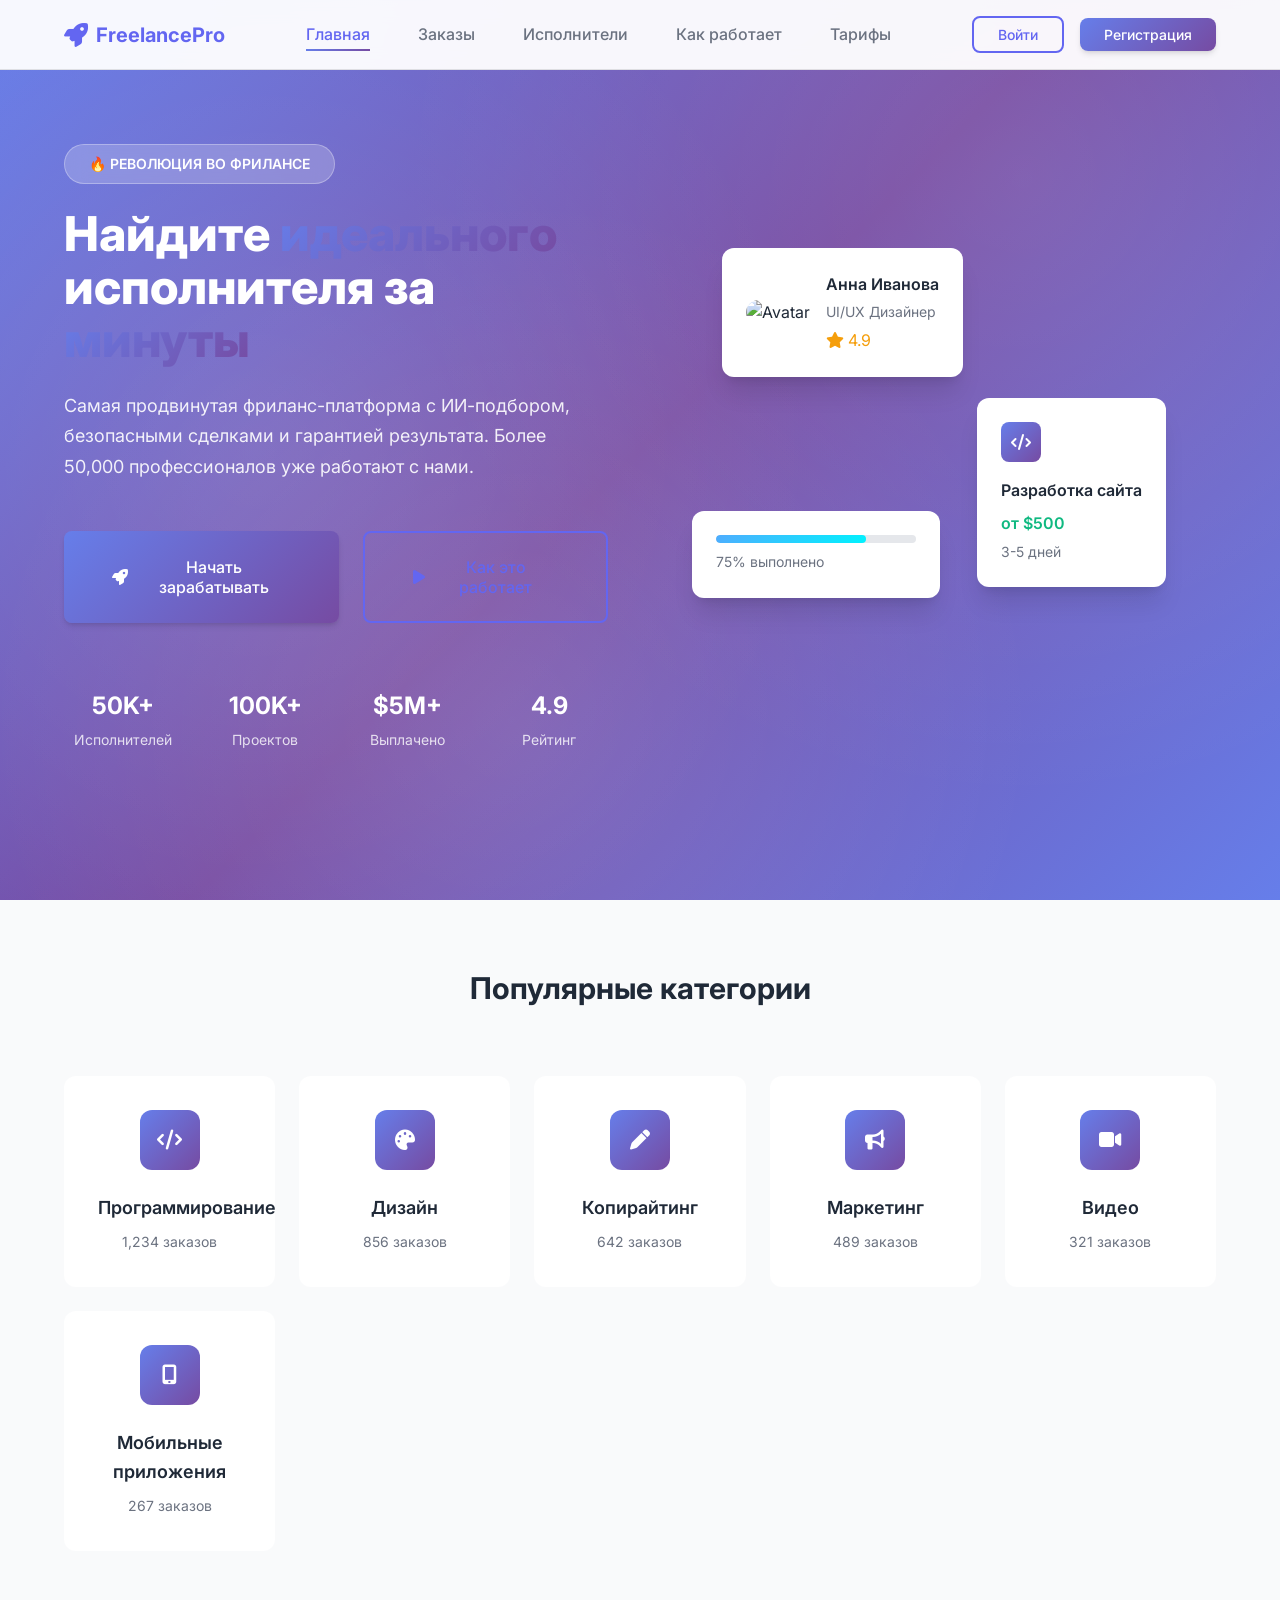
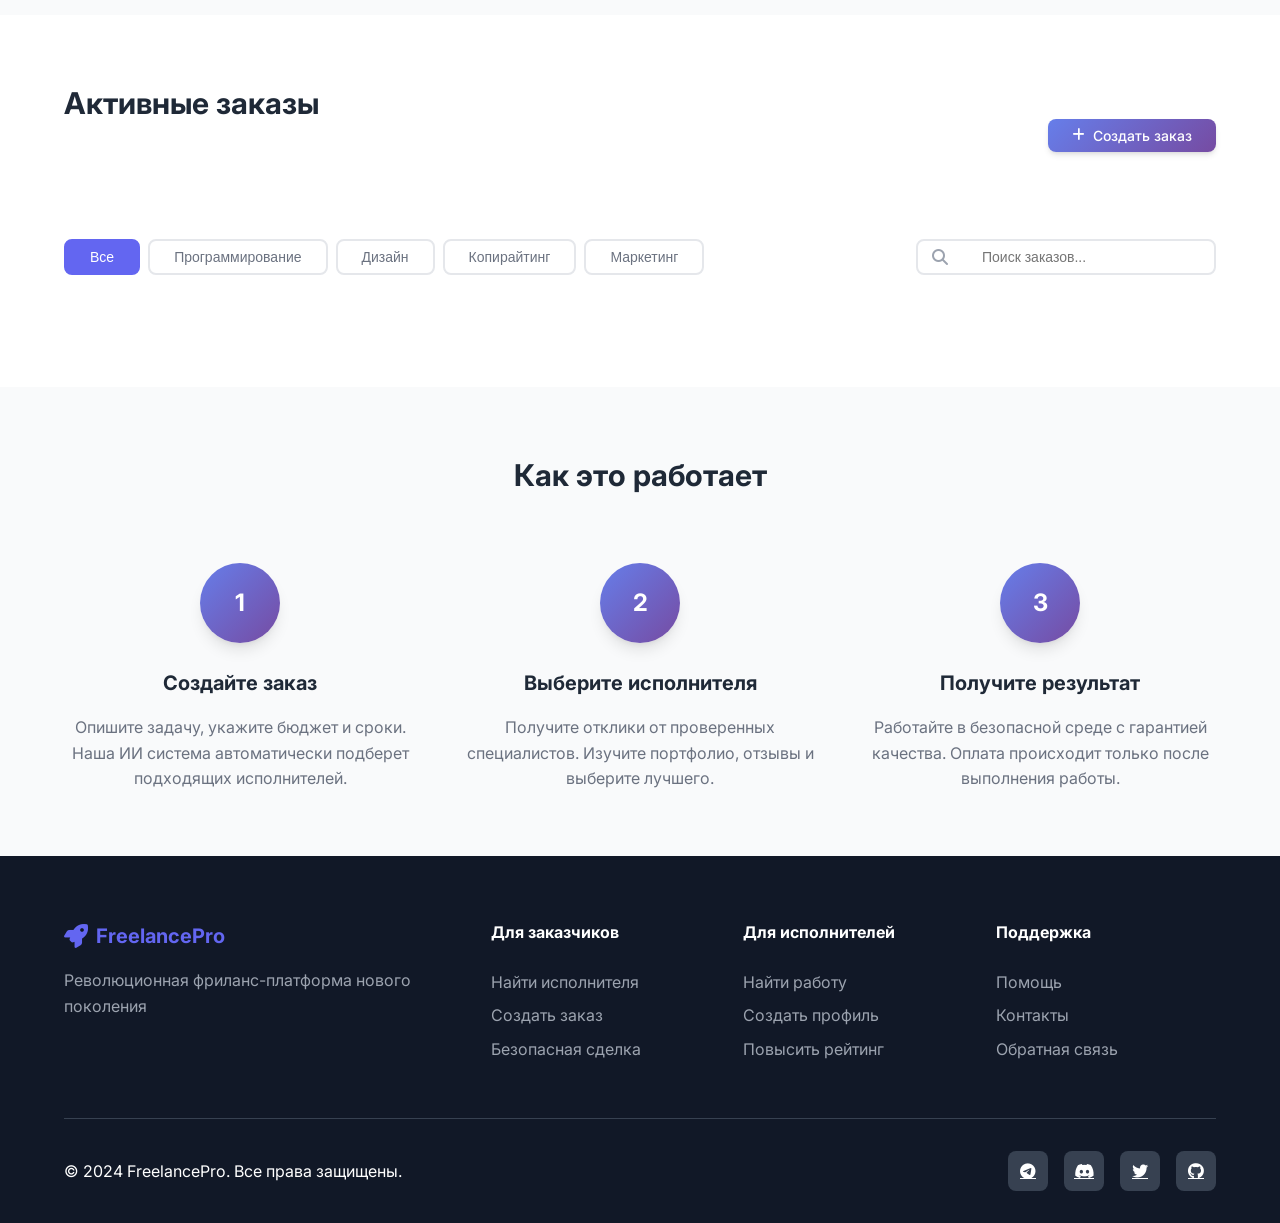
==== index.html @ c73b89e1 "Checkpoint before follow-up message" ====
<!DOCTYPE html>
<html lang="ru">
<head>
    <meta charset="UTF-8">
    <meta name="viewport" content="width=device-width, initial-scale=1.0">
    <title>FreelancePro - Лучшая фриланс платформа</title>
    <link href="https://cdnjs.cloudflare.com/ajax/libs/font-awesome/6.4.0/css/all.min.css" rel="stylesheet">
    <link href="https://fonts.googleapis.com/css2?family=Inter:wght@300;400;500;600;700;800&display=swap" rel="stylesheet">
    <link rel="stylesheet" href="styles.css">
</head>
<body>
    <!-- Header -->
    <header class="header">
        <nav class="nav">
            <div class="nav-container">
                <div class="nav-brand">
                    <i class="fas fa-rocket"></i>
                    <span>FreelancePro</span>
                </div>
                
                <div class="nav-menu" id="nav-menu">
                    <a href="#home" class="nav-link active">Главная</a>
                    <a href="#orders" class="nav-link">Заказы</a>
                    <a href="#freelancers" class="nav-link">Исполнители</a>
                    <a href="#how-it-works" class="nav-link">Как работает</a>
                    <a href="#pricing" class="nav-link">Тарифы</a>
                </div>
                
                <div class="nav-actions">
                    <button class="btn btn-outline" onclick="showLogin()">Войти</button>
                    <button class="btn btn-primary" onclick="showRegister()">Регистрация</button>
                    <div class="nav-toggle" id="nav-toggle">
                        <span></span>
                        <span></span>
                        <span></span>
                    </div>
                </div>
            </div>
        </nav>
    </header>

    <!-- Hero Section -->
    <section id="home" class="hero">
        <div class="hero-container">
            <div class="hero-content">
                <div class="hero-text">
                    <span class="hero-badge">🔥 РЕВОЛЮЦИЯ ВО ФРИЛАНСЕ</span>
                    <h1 class="hero-title">
                        Найдите <span class="gradient-text">идеального</span><br>
                        исполнителя за <span class="gradient-text">минуты</span>
                    </h1>
                    <p class="hero-description">
                        Самая продвинутая фриланс-платформа с ИИ-подбором, безопасными сделками 
                        и гарантией результата. Более 50,000 профессионалов уже работают с нами.
                    </p>
                    <div class="hero-actions">
                        <button class="btn btn-primary btn-large" onclick="showRegister()">
                            <i class="fas fa-rocket"></i>
                            Начать зарабатывать
                        </button>
                        <button class="btn btn-outline btn-large" onclick="scrollToSection('how-it-works')">
                            <i class="fas fa-play"></i>
                            Как это работает
                        </button>
                    </div>
                    <div class="hero-stats">
                        <div class="stat">
                            <div class="stat-number">50K+</div>
                            <div class="stat-label">Исполнителей</div>
                        </div>
                        <div class="stat">
                            <div class="stat-number">100K+</div>
                            <div class="stat-label">Проектов</div>
                        </div>
                        <div class="stat">
                            <div class="stat-number">$5M+</div>
                            <div class="stat-label">Выплачено</div>
                        </div>
                        <div class="stat">
                            <div class="stat-number">4.9</div>
                            <div class="stat-label">Рейтинг</div>
                        </div>
                    </div>
                </div>
                <div class="hero-visual">
                    <div class="hero-cards">
                        <div class="floating-card card-1">
                            <div class="card-avatar">
                                <img src="https://images.unsplash.com/photo-1494790108755-2616b612b77c?w=40&h=40&fit=crop&crop=face" alt="Avatar">
                            </div>
                            <div class="card-content">
                                <div class="card-name">Анна Иванова</div>
                                <div class="card-role">UI/UX Дизайнер</div>
                                <div class="card-rating">
                                    <i class="fas fa-star"></i>
                                    <span>4.9</span>
                                </div>
                            </div>
                        </div>
                        
                        <div class="floating-card card-2">
                            <div class="card-icon">
                                <i class="fas fa-code"></i>
                            </div>
                            <div class="card-content">
                                <div class="card-title">Разработка сайта</div>
                                <div class="card-price">от $500</div>
                                <div class="card-time">3-5 дней</div>
                            </div>
                        </div>
                        
                        <div class="floating-card card-3">
                            <div class="card-progress">
                                <div class="progress-bar">
                                    <div class="progress-fill" style="width: 75%"></div>
                                </div>
                                <div class="progress-text">75% выполнено</div>
                            </div>
                        </div>
                    </div>
                </div>
            </div>
        </div>
    </section>

    <!-- Categories Section -->
    <section class="categories">
        <div class="container">
            <h2 class="section-title">Популярные категории</h2>
            <div class="categories-grid">
                <div class="category-card" onclick="filterOrders('programming')">
                    <div class="category-icon">
                        <i class="fas fa-code"></i>
                    </div>
                    <div class="category-name">Программирование</div>
                    <div class="category-count">1,234 заказов</div>
                </div>
                
                <div class="category-card" onclick="filterOrders('design')">
                    <div class="category-icon">
                        <i class="fas fa-palette"></i>
                    </div>
                    <div class="category-name">Дизайн</div>
                    <div class="category-count">856 заказов</div>
                </div>
                
                <div class="category-card" onclick="filterOrders('writing')">
                    <div class="category-icon">
                        <i class="fas fa-pen"></i>
                    </div>
                    <div class="category-name">Копирайтинг</div>
                    <div class="category-count">642 заказов</div>
                </div>
                
                <div class="category-card" onclick="filterOrders('marketing')">
                    <div class="category-icon">
                        <i class="fas fa-bullhorn"></i>
                    </div>
                    <div class="category-name">Маркетинг</div>
                    <div class="category-count">489 заказов</div>
                </div>
                
                <div class="category-card" onclick="filterOrders('video')">
                    <div class="category-icon">
                        <i class="fas fa-video"></i>
                    </div>
                    <div class="category-name">Видео</div>
                    <div class="category-count">321 заказов</div>
                </div>
                
                <div class="category-card" onclick="filterOrders('mobile')">
                    <div class="category-icon">
                        <i class="fas fa-mobile-alt"></i>
                    </div>
                    <div class="category-name">Мобильные приложения</div>
                    <div class="category-count">267 заказов</div>
                </div>
            </div>
        </div>
    </section>

    <!-- Orders Section -->
    <section id="orders" class="orders-section">
        <div class="container">
            <div class="section-header">
                <h2 class="section-title">Активные заказы</h2>
                <div class="section-actions">
                    <button class="btn btn-primary" onclick="showCreateOrder()">
                        <i class="fas fa-plus"></i>
                        Создать заказ
                    </button>
                </div>
            </div>
            
            <div class="filters">
                <div class="filter-group">
                    <button class="filter-btn active" onclick="filterOrders('all')">Все</button>
                    <button class="filter-btn" onclick="filterOrders('programming')">Программирование</button>
                    <button class="filter-btn" onclick="filterOrders('design')">Дизайн</button>
                    <button class="filter-btn" onclick="filterOrders('writing')">Копирайтинг</button>
                    <button class="filter-btn" onclick="filterOrders('marketing')">Маркетинг</button>
                </div>
                <div class="search-box">
                    <i class="fas fa-search"></i>
                    <input type="text" placeholder="Поиск заказов..." onkeyup="searchOrders(this.value)">
                </div>
            </div>
            
            <div class="orders-grid" id="orders-grid">
                <!-- Orders will be populated by JavaScript -->
            </div>
        </div>
    </section>

    <!-- How It Works Section -->
    <section id="how-it-works" class="how-it-works">
        <div class="container">
            <h2 class="section-title">Как это работает</h2>
            <div class="steps">
                <div class="step">
                    <div class="step-number">1</div>
                    <div class="step-content">
                        <h3>Создайте заказ</h3>
                        <p>Опишите задачу, укажите бюджет и сроки. Наша ИИ система автоматически подберет подходящих исполнителей.</p>
                    </div>
                </div>
                
                <div class="step">
                    <div class="step-number">2</div>
                    <div class="step-content">
                        <h3>Выберите исполнителя</h3>
                        <p>Получите отклики от проверенных специалистов. Изучите портфолио, отзывы и выберите лучшего.</p>
                    </div>
                </div>
                
                <div class="step">
                    <div class="step-number">3</div>
                    <div class="step-content">
                        <h3>Получите результат</h3>
                        <p>Работайте в безопасной среде с гарантией качества. Оплата происходит только после выполнения работы.</p>
                    </div>
                </div>
            </div>
        </div>
    </section>

    <!-- Footer -->
    <footer class="footer">
        <div class="container">
            <div class="footer-content">
                <div class="footer-brand">
                    <div class="nav-brand">
                        <i class="fas fa-rocket"></i>
                        <span>FreelancePro</span>
                    </div>
                    <p>Революционная фриланс-платформа нового поколения</p>
                </div>
                
                <div class="footer-links">
                    <div class="footer-column">
                        <h4>Для заказчиков</h4>
                        <a href="#">Найти исполнителя</a>
                        <a href="#">Создать заказ</a>
                        <a href="#">Безопасная сделка</a>
                    </div>
                    
                    <div class="footer-column">
                        <h4>Для исполнителей</h4>
                        <a href="#">Найти работу</a>
                        <a href="#">Создать профиль</a>
                        <a href="#">Повысить рейтинг</a>
                    </div>
                    
                    <div class="footer-column">
                        <h4>Поддержка</h4>
                        <a href="#">Помощь</a>
                        <a href="#">Контакты</a>
                        <a href="#">Обратная связь</a>
                    </div>
                </div>
            </div>
            
            <div class="footer-bottom">
                <p>&copy; 2024 FreelancePro. Все права защищены.</p>
                <div class="social-links">
                    <a href="#"><i class="fab fa-telegram"></i></a>
                    <a href="#"><i class="fab fa-discord"></i></a>
                    <a href="#"><i class="fab fa-twitter"></i></a>
                    <a href="#"><i class="fab fa-github"></i></a>
                </div>
            </div>
        </div>
    </footer>

    <!-- Modals -->
    <div id="loginModal" class="modal">
        <div class="modal-content">
            <div class="modal-header">
                <h2>Вход в систему</h2>
                <span class="close" onclick="closeModal('loginModal')">&times;</span>
            </div>
            <div class="modal-body">
                <form id="loginForm">
                    <div class="form-group">
                        <label>Email</label>
                        <input type="email" required>
                    </div>
                    <div class="form-group">
                        <label>Пароль</label>
                        <input type="password" required>
                    </div>
                    <button type="submit" class="btn btn-primary btn-full">Войти</button>
                </form>
            </div>
        </div>
    </div>

    <div id="registerModal" class="modal">
        <div class="modal-content">
            <div class="modal-header">
                <h2>Регистрация</h2>
                <span class="close" onclick="closeModal('registerModal')">&times;</span>
            </div>
            <div class="modal-body">
                <form id="registerForm">
                    <div class="form-group">
                        <label>Имя</label>
                        <input type="text" required>
                    </div>
                    <div class="form-group">
                        <label>Email</label>
                        <input type="email" required>
                    </div>
                    <div class="form-group">
                        <label>Пароль</label>
                        <input type="password" required>
                    </div>
                    <div class="form-group">
                        <label>Тип аккаунта</label>
                        <select required>
                            <option value="">Выберите тип</option>
                            <option value="client">Заказчик</option>
                            <option value="freelancer">Исполнитель</option>
                            <option value="both">Заказчик и исполнитель</option>
                        </select>
                    </div>
                    <button type="submit" class="btn btn-primary btn-full">Зарегистрироваться</button>
                </form>
            </div>
        </div>
    </div>

    <script src="script.js"></script>
</body>
</html>
---- styles.css ----
/* ===============================
   MODERN FREELANCE APP STYLES
   =============================== */

:root {
    /* Colors */
    --primary: #6366f1;
    --primary-dark: #4f46e5;
    --secondary: #f59e0b;
    --success: #10b981;
    --danger: #ef4444;
    --warning: #f59e0b;
    --info: #3b82f6;
    
    /* Gradients */
    --gradient-primary: linear-gradient(135deg, #667eea 0%, #764ba2 100%);
    --gradient-secondary: linear-gradient(135deg, #f093fb 0%, #f5576c 100%);
    --gradient-success: linear-gradient(135deg, #4facfe 0%, #00f2fe 100%);
    --gradient-hero: linear-gradient(135deg, #667eea 0%, #764ba2 50%, #667eea 100%);
    
    /* Text */
    --text-primary: #1f2937;
    --text-secondary: #6b7280;
    --text-light: #9ca3af;
    --text-white: #ffffff;
    
    /* Background */
    --bg-primary: #ffffff;
    --bg-secondary: #f9fafb;
    --bg-dark: #111827;
    --bg-card: #ffffff;
    
    /* Shadows */
    --shadow-sm: 0 1px 2px 0 rgb(0 0 0 / 0.05);
    --shadow-md: 0 4px 6px -1px rgb(0 0 0 / 0.1), 0 2px 4px -2px rgb(0 0 0 / 0.1);
    --shadow-lg: 0 10px 15px -3px rgb(0 0 0 / 0.1), 0 4px 6px -4px rgb(0 0 0 / 0.1);
    --shadow-xl: 0 20px 25px -5px rgb(0 0 0 / 0.1), 0 8px 10px -6px rgb(0 0 0 / 0.1);
    --shadow-glow: 0 0 30px rgba(102, 102, 238, 0.3);
    
    /* Border radius */
    --radius-sm: 4px;
    --radius-md: 8px;
    --radius-lg: 12px;
    --radius-xl: 16px;
    --radius-full: 9999px;
    
    /* Spacing */
    --space-xs: 0.25rem;
    --space-sm: 0.5rem;
    --space-md: 1rem;
    --space-lg: 1.5rem;
    --space-xl: 2rem;
    --space-2xl: 3rem;
    --space-3xl: 4rem;
    
    /* Typography */
    --font-primary: 'Inter', sans-serif;
    --font-size-xs: 0.75rem;
    --font-size-sm: 0.875rem;
    --font-size-base: 1rem;
    --font-size-lg: 1.125rem;
    --font-size-xl: 1.25rem;
    --font-size-2xl: 1.5rem;
    --font-size-3xl: 1.875rem;
    --font-size-4xl: 2.25rem;
    --font-size-5xl: 3rem;
    --font-size-6xl: 3.75rem;
}

* {
    margin: 0;
    padding: 0;
    box-sizing: border-box;
}

html {
    scroll-behavior: smooth;
}

body {
    font-family: var(--font-primary);
    line-height: 1.6;
    color: var(--text-primary);
    background: var(--bg-primary);
    overflow-x: hidden;
}

/* ===============================
   UTILITY CLASSES
   =============================== */

.container {
    max-width: 1200px;
    margin: 0 auto;
    padding: 0 var(--space-lg);
}

.gradient-text {
    background: var(--gradient-primary);
    -webkit-background-clip: text;
    -webkit-text-fill-color: transparent;
    background-clip: text;
}

.text-center { text-align: center; }
.text-left { text-align: left; }
.text-right { text-align: right; }

/* ===============================
   BUTTONS
   =============================== */

.btn {
    display: inline-flex;
    align-items: center;
    gap: var(--space-sm);
    padding: var(--space-sm) var(--space-lg);
    border: none;
    border-radius: var(--radius-md);
    font-family: inherit;
    font-size: var(--font-size-sm);
    font-weight: 500;
    text-decoration: none;
    cursor: pointer;
    transition: all 0.3s ease;
    position: relative;
    overflow: hidden;
}

.btn::before {
    content: '';
    position: absolute;
    top: 0;
    left: -100%;
    width: 100%;
    height: 100%;
    background: linear-gradient(90deg, transparent, rgba(255,255,255,0.2), transparent);
    transition: left 0.5s;
}

.btn:hover::before {
    left: 100%;
}

.btn-primary {
    background: var(--gradient-primary);
    color: var(--text-white);
    box-shadow: var(--shadow-md);
}

.btn-primary:hover {
    transform: translateY(-2px);
    box-shadow: var(--shadow-xl), var(--shadow-glow);
}

.btn-outline {
    background: transparent;
    color: var(--primary);
    border: 2px solid var(--primary);
}

.btn-outline:hover {
    background: var(--primary);
    color: var(--text-white);
    transform: translateY(-2px);
    box-shadow: var(--shadow-lg);
}

.btn-large {
    padding: var(--space-lg) var(--space-2xl);
    font-size: var(--font-size-base);
}

.btn-full {
    width: 100%;
    justify-content: center;
}

/* ===============================
   HEADER & NAVIGATION
   =============================== */

.header {
    position: fixed;
    top: 0;
    left: 0;
    right: 0;
    z-index: 1000;
    background: rgba(255, 255, 255, 0.95);
    backdrop-filter: blur(10px);
    border-bottom: 1px solid rgba(0, 0, 0, 0.1);
    transition: all 0.3s ease;
}

.nav-container {
    display: flex;
    align-items: center;
    justify-content: space-between;
    padding: var(--space-md) var(--space-lg);
    max-width: 1200px;
    margin: 0 auto;
}

.nav-brand {
    display: flex;
    align-items: center;
    gap: var(--space-sm);
    font-size: var(--font-size-xl);
    font-weight: 700;
    color: var(--primary);
    text-decoration: none;
}

.nav-brand i {
    font-size: var(--font-size-2xl);
}

.nav-menu {
    display: flex;
    gap: var(--space-2xl);
}

.nav-link {
    color: var(--text-secondary);
    text-decoration: none;
    font-weight: 500;
    transition: all 0.3s ease;
    position: relative;
}

.nav-link::after {
    content: '';
    position: absolute;
    bottom: -4px;
    left: 0;
    width: 0;
    height: 2px;
    background: var(--gradient-primary);
    transition: width 0.3s ease;
}

.nav-link:hover,
.nav-link.active {
    color: var(--primary);
}

.nav-link:hover::after,
.nav-link.active::after {
    width: 100%;
}

.nav-actions {
    display: flex;
    align-items: center;
    gap: var(--space-md);
}

.nav-toggle {
    display: none;
    flex-direction: column;
    gap: 4px;
    cursor: pointer;
}

.nav-toggle span {
    width: 24px;
    height: 2px;
    background: var(--primary);
    transition: all 0.3s ease;
}

/* ===============================
   HERO SECTION
   =============================== */

.hero {
    min-height: 100vh;
    background: var(--gradient-hero);
    position: relative;
    overflow: hidden;
    padding-top: 80px;
}

.hero::before {
    content: '';
    position: absolute;
    top: 0;
    left: 0;
    right: 0;
    bottom: 0;
    background: 
        radial-gradient(circle at 20% 50%, rgba(255,255,255,0.1) 0%, transparent 50%),
        radial-gradient(circle at 80% 20%, rgba(255,255,255,0.1) 0%, transparent 50%),
        radial-gradient(circle at 40% 80%, rgba(255,255,255,0.1) 0%, transparent 50%);
}

.hero-container {
    position: relative;
    z-index: 2;
    height: 100%;
    display: flex;
    align-items: center;
    max-width: 1200px;
    margin: 0 auto;
    padding: var(--space-3xl) var(--space-lg);
}

.hero-content {
    display: grid;
    grid-template-columns: 1fr 1fr;
    gap: var(--space-3xl);
    align-items: center;
    width: 100%;
}

.hero-badge {
    display: inline-block;
    background: rgba(255, 255, 255, 0.2);
    color: var(--text-white);
    padding: var(--space-sm) var(--space-lg);
    border-radius: var(--radius-full);
    font-size: var(--font-size-sm);
    font-weight: 600;
    margin-bottom: var(--space-lg);
    backdrop-filter: blur(10px);
    border: 1px solid rgba(255, 255, 255, 0.3);
}

.hero-title {
    font-size: var(--font-size-5xl);
    font-weight: 800;
    line-height: 1.1;
    margin-bottom: var(--space-lg);
    color: var(--text-white);
}

.hero-description {
    font-size: var(--font-size-lg);
    color: rgba(255, 255, 255, 0.9);
    margin-bottom: var(--space-2xl);
    line-height: 1.7;
}

.hero-actions {
    display: flex;
    gap: var(--space-lg);
    margin-bottom: var(--space-3xl);
}

.hero-stats {
    display: grid;
    grid-template-columns: repeat(4, 1fr);
    gap: var(--space-lg);
}

.stat {
    text-align: center;
    color: var(--text-white);
}

.stat-number {
    font-size: var(--font-size-2xl);
    font-weight: 700;
    margin-bottom: var(--space-xs);
}

.stat-label {
    font-size: var(--font-size-sm);
    opacity: 0.8;
}

/* Hero Visual Cards */
.hero-visual {
    position: relative;
    height: 500px;
}

.floating-card {
    position: absolute;
    background: var(--bg-card);
    border-radius: var(--radius-lg);
    padding: var(--space-lg);
    box-shadow: var(--shadow-xl);
    animation: float 6s ease-in-out infinite;
}

.floating-card.card-1 {
    top: 50px;
    left: 50px;
    display: flex;
    align-items: center;
    gap: var(--space-md);
    animation-delay: 0s;
}

.floating-card.card-2 {
    top: 200px;
    right: 50px;
    animation-delay: 2s;
}

.floating-card.card-3 {
    bottom: 100px;
    left: 20px;
    animation-delay: 4s;
}

.card-avatar img {
    width: 50px;
    height: 50px;
    border-radius: var(--radius-full);
    object-fit: cover;
}

.card-name {
    font-weight: 600;
    margin-bottom: var(--space-xs);
}

.card-role {
    color: var(--text-secondary);
    font-size: var(--font-size-sm);
    margin-bottom: var(--space-xs);
}

.card-rating {
    display: flex;
    align-items: center;
    gap: var(--space-xs);
    color: var(--warning);
}

.card-icon {
    width: 40px;
    height: 40px;
    background: var(--gradient-primary);
    border-radius: var(--radius-md);
    display: flex;
    align-items: center;
    justify-content: center;
    color: var(--text-white);
    margin-bottom: var(--space-md);
}

.card-title {
    font-weight: 600;
    margin-bottom: var(--space-sm);
}

.card-price {
    color: var(--success);
    font-weight: 600;
    margin-bottom: var(--space-xs);
}

.card-time {
    color: var(--text-secondary);
    font-size: var(--font-size-sm);
}

.progress-bar {
    width: 200px;
    height: 8px;
    background: #e5e7eb;
    border-radius: var(--radius-full);
    overflow: hidden;
    margin-bottom: var(--space-sm);
}

.progress-fill {
    height: 100%;
    background: var(--gradient-success);
    border-radius: var(--radius-full);
    transition: width 0.3s ease;
}

.progress-text {
    font-size: var(--font-size-sm);
    color: var(--text-secondary);
}

@keyframes float {
    0%, 100% { transform: translateY(0px); }
    50% { transform: translateY(-20px); }
}

/* ===============================
   SECTIONS
   =============================== */

.section-title {
    font-size: var(--font-size-3xl);
    font-weight: 700;
    text-align: center;
    margin-bottom: var(--space-3xl);
    color: var(--text-primary);
}

/* Categories Section */
.categories {
    padding: var(--space-3xl) 0;
    background: var(--bg-secondary);
}

.categories-grid {
    display: grid;
    grid-template-columns: repeat(auto-fit, minmax(200px, 1fr));
    gap: var(--space-lg);
}

.category-card {
    background: var(--bg-card);
    padding: var(--space-xl);
    border-radius: var(--radius-lg);
    text-align: center;
    cursor: pointer;
    transition: all 0.3s ease;
    border: 2px solid transparent;
}

.category-card:hover {
    transform: translateY(-8px);
    box-shadow: var(--shadow-xl);
    border-color: var(--primary);
}

.category-icon {
    width: 60px;
    height: 60px;
    background: var(--gradient-primary);
    border-radius: var(--radius-lg);
    display: flex;
    align-items: center;
    justify-content: center;
    margin: 0 auto var(--space-lg);
    color: var(--text-white);
    font-size: var(--font-size-xl);
}

.category-name {
    font-weight: 600;
    font-size: var(--font-size-lg);
    margin-bottom: var(--space-sm);
}

.category-count {
    color: var(--text-secondary);
    font-size: var(--font-size-sm);
}

/* Orders Section */
.orders-section {
    padding: var(--space-3xl) 0;
}

.section-header {
    display: flex;
    justify-content: space-between;
    align-items: center;
    margin-bottom: var(--space-2xl);
}

.filters {
    display: flex;
    justify-content: space-between;
    align-items: center;
    margin-bottom: var(--space-2xl);
    gap: var(--space-lg);
}

.filter-group {
    display: flex;
    gap: var(--space-sm);
}

.filter-btn {
    padding: var(--space-sm) var(--space-lg);
    border: 2px solid #e5e7eb;
    background: var(--bg-card);
    color: var(--text-secondary);
    border-radius: var(--radius-md);
    cursor: pointer;
    transition: all 0.3s ease;
    font-size: var(--font-size-sm);
    font-weight: 500;
}

.filter-btn:hover,
.filter-btn.active {
    border-color: var(--primary);
    background: var(--primary);
    color: var(--text-white);
}

.search-box {
    position: relative;
    width: 300px;
}

.search-box i {
    position: absolute;
    left: var(--space-md);
    top: 50%;
    transform: translateY(-50%);
    color: var(--text-light);
}

.search-box input {
    width: 100%;
    padding: var(--space-sm) var(--space-md) var(--space-sm) var(--space-3xl);
    border: 2px solid #e5e7eb;
    border-radius: var(--radius-md);
    font-size: var(--font-size-sm);
    transition: border-color 0.3s ease;
}

.search-box input:focus {
    outline: none;
    border-color: var(--primary);
}

.orders-grid {
    display: grid;
    grid-template-columns: repeat(auto-fill, minmax(350px, 1fr));
    gap: var(--space-lg);
}

.order-card {
    background: var(--bg-card);
    border-radius: var(--radius-lg);
    padding: var(--space-xl);
    box-shadow: var(--shadow-md);
    transition: all 0.3s ease;
    cursor: pointer;
    border: 2px solid transparent;
}

.order-card:hover {
    transform: translateY(-4px);
    box-shadow: var(--shadow-xl);
    border-color: var(--primary);
}

.order-header {
    display: flex;
    justify-content: space-between;
    align-items: flex-start;
    margin-bottom: var(--space-md);
}

.order-category {
    background: var(--gradient-primary);
    color: var(--text-white);
    padding: var(--space-xs) var(--space-sm);
    border-radius: var(--radius-sm);
    font-size: var(--font-size-xs);
    font-weight: 500;
}

.order-title {
    font-size: var(--font-size-lg);
    font-weight: 600;
    margin-bottom: var(--space-sm);
    line-height: 1.3;
}

.order-description {
    color: var(--text-secondary);
    margin-bottom: var(--space-lg);
    line-height: 1.6;
}

.order-footer {
    display: flex;
    justify-content: space-between;
    align-items: center;
}

.order-price {
    font-size: var(--font-size-lg);
    font-weight: 700;
    color: var(--success);
}

.order-time {
    color: var(--text-secondary);
    font-size: var(--font-size-sm);
}

/* How It Works Section */
.how-it-works {
    padding: var(--space-3xl) 0;
    background: var(--bg-secondary);
}

.steps {
    display: grid;
    grid-template-columns: repeat(auto-fit, minmax(300px, 1fr));
    gap: var(--space-2xl);
}

.step {
    text-align: center;
    position: relative;
}

.step-number {
    width: 80px;
    height: 80px;
    background: var(--gradient-primary);
    border-radius: var(--radius-full);
    display: flex;
    align-items: center;
    justify-content: center;
    margin: 0 auto var(--space-lg);
    font-size: var(--font-size-2xl);
    font-weight: 700;
    color: var(--text-white);
    box-shadow: var(--shadow-lg);
}

.step h3 {
    font-size: var(--font-size-xl);
    margin-bottom: var(--space-md);
    color: var(--text-primary);
}

.step p {
    color: var(--text-secondary);
    line-height: 1.6;
}

/* ===============================
   FOOTER
   =============================== */

.footer {
    background: var(--bg-dark);
    color: var(--text-white);
    padding: var(--space-3xl) 0 var(--space-xl);
}

.footer-content {
    display: grid;
    grid-template-columns: 1fr 2fr;
    gap: var(--space-3xl);
    margin-bottom: var(--space-2xl);
}

.footer-brand p {
    color: #9ca3af;
    margin-top: var(--space-md);
}

.footer-links {
    display: grid;
    grid-template-columns: repeat(3, 1fr);
    gap: var(--space-xl);
}

.footer-column h4 {
    margin-bottom: var(--space-lg);
    color: var(--text-white);
}

.footer-column a {
    color: #9ca3af;
    text-decoration: none;
    display: block;
    margin-bottom: var(--space-sm);
    transition: color 0.3s ease;
}

.footer-column a:hover {
    color: var(--text-white);
}

.footer-bottom {
    display: flex;
    justify-content: space-between;
    align-items: center;
    padding-top: var(--space-xl);
    border-top: 1px solid #374151;
}

.social-links {
    display: flex;
    gap: var(--space-md);
}

.social-links a {
    width: 40px;
    height: 40px;
    background: #374151;
    border-radius: var(--radius-md);
    display: flex;
    align-items: center;
    justify-content: center;
    color: var(--text-white);
    transition: all 0.3s ease;
}

.social-links a:hover {
    background: var(--primary);
    transform: translateY(-2px);
}

/* ===============================
   MODALS
   =============================== */

.modal {
    display: none;
    position: fixed;
    top: 0;
    left: 0;
    width: 100%;
    height: 100%;
    background: rgba(0, 0, 0, 0.5);
    z-index: 10000;
    backdrop-filter: blur(5px);
}

.modal.active {
    display: flex;
    align-items: center;
    justify-content: center;
}

.modal-content {
    background: var(--bg-card);
    border-radius: var(--radius-lg);
    max-width: 400px;
    width: 90%;
    max-height: 90vh;
    overflow-y: auto;
    animation: modalSlideIn 0.3s ease;
}

@keyframes modalSlideIn {
    from {
        opacity: 0;
        transform: translateY(-50px);
    }
    to {
        opacity: 1;
        transform: translateY(0);
    }
}

.modal-header {
    display: flex;
    justify-content: space-between;
    align-items: center;
    padding: var(--space-xl);
    border-bottom: 1px solid #e5e7eb;
}

.modal-header h2 {
    font-size: var(--font-size-xl);
    font-weight: 600;
}

.close {
    font-size: var(--font-size-2xl);
    cursor: pointer;
    color: var(--text-secondary);
    transition: color 0.3s ease;
}

.close:hover {
    color: var(--text-primary);
}

.modal-body {
    padding: var(--space-xl);
}

/* ===============================
   FORMS
   =============================== */

.form-group {
    margin-bottom: var(--space-lg);
}

.form-group label {
    display: block;
    margin-bottom: var(--space-sm);
    font-weight: 500;
    color: var(--text-primary);
}

.form-group input,
.form-group select,
.form-group textarea {
    width: 100%;
    padding: var(--space-md);
    border: 2px solid #e5e7eb;
    border-radius: var(--radius-md);
    font-size: var(--font-size-sm);
    transition: border-color 0.3s ease;
    font-family: inherit;
}

.form-group input:focus,
.form-group select:focus,
.form-group textarea:focus {
    outline: none;
    border-color: var(--primary);
    box-shadow: 0 0 0 3px rgba(99, 102, 241, 0.1);
}

/* ===============================
   RESPONSIVE DESIGN
   =============================== */

@media (max-width: 768px) {
    .nav-menu {
        display: none;
    }
    
    .nav-toggle {
        display: flex;
    }
    
    .hero-content {
        grid-template-columns: 1fr;
        text-align: center;
    }
    
    .hero-title {
        font-size: var(--font-size-4xl);
    }
    
    .hero-actions {
        flex-direction: column;
        align-items: center;
    }
    
    .hero-stats {
        grid-template-columns: repeat(2, 1fr);
    }
    
    .section-header {
        flex-direction: column;
        gap: var(--space-lg);
        text-align: center;
    }
    
    .filters {
        flex-direction: column;
        gap: var(--space-lg);
    }
    
    .filter-group {
        flex-wrap: wrap;
    }
    
    .search-box {
        width: 100%;
    }
    
    .footer-content {
        grid-template-columns: 1fr;
    }
    
    .footer-bottom {
        flex-direction: column;
        gap: var(--space-lg);
        text-align: center;
    }
}

@media (max-width: 480px) {
    .container {
        padding: 0 var(--space-md);
    }
    
    .hero-title {
        font-size: var(--font-size-3xl);
    }
    
    .categories-grid {
        grid-template-columns: 1fr;
    }
    
    .orders-grid {
        grid-template-columns: 1fr;
    }
    
    .steps {
        grid-template-columns: 1fr;
    }
}
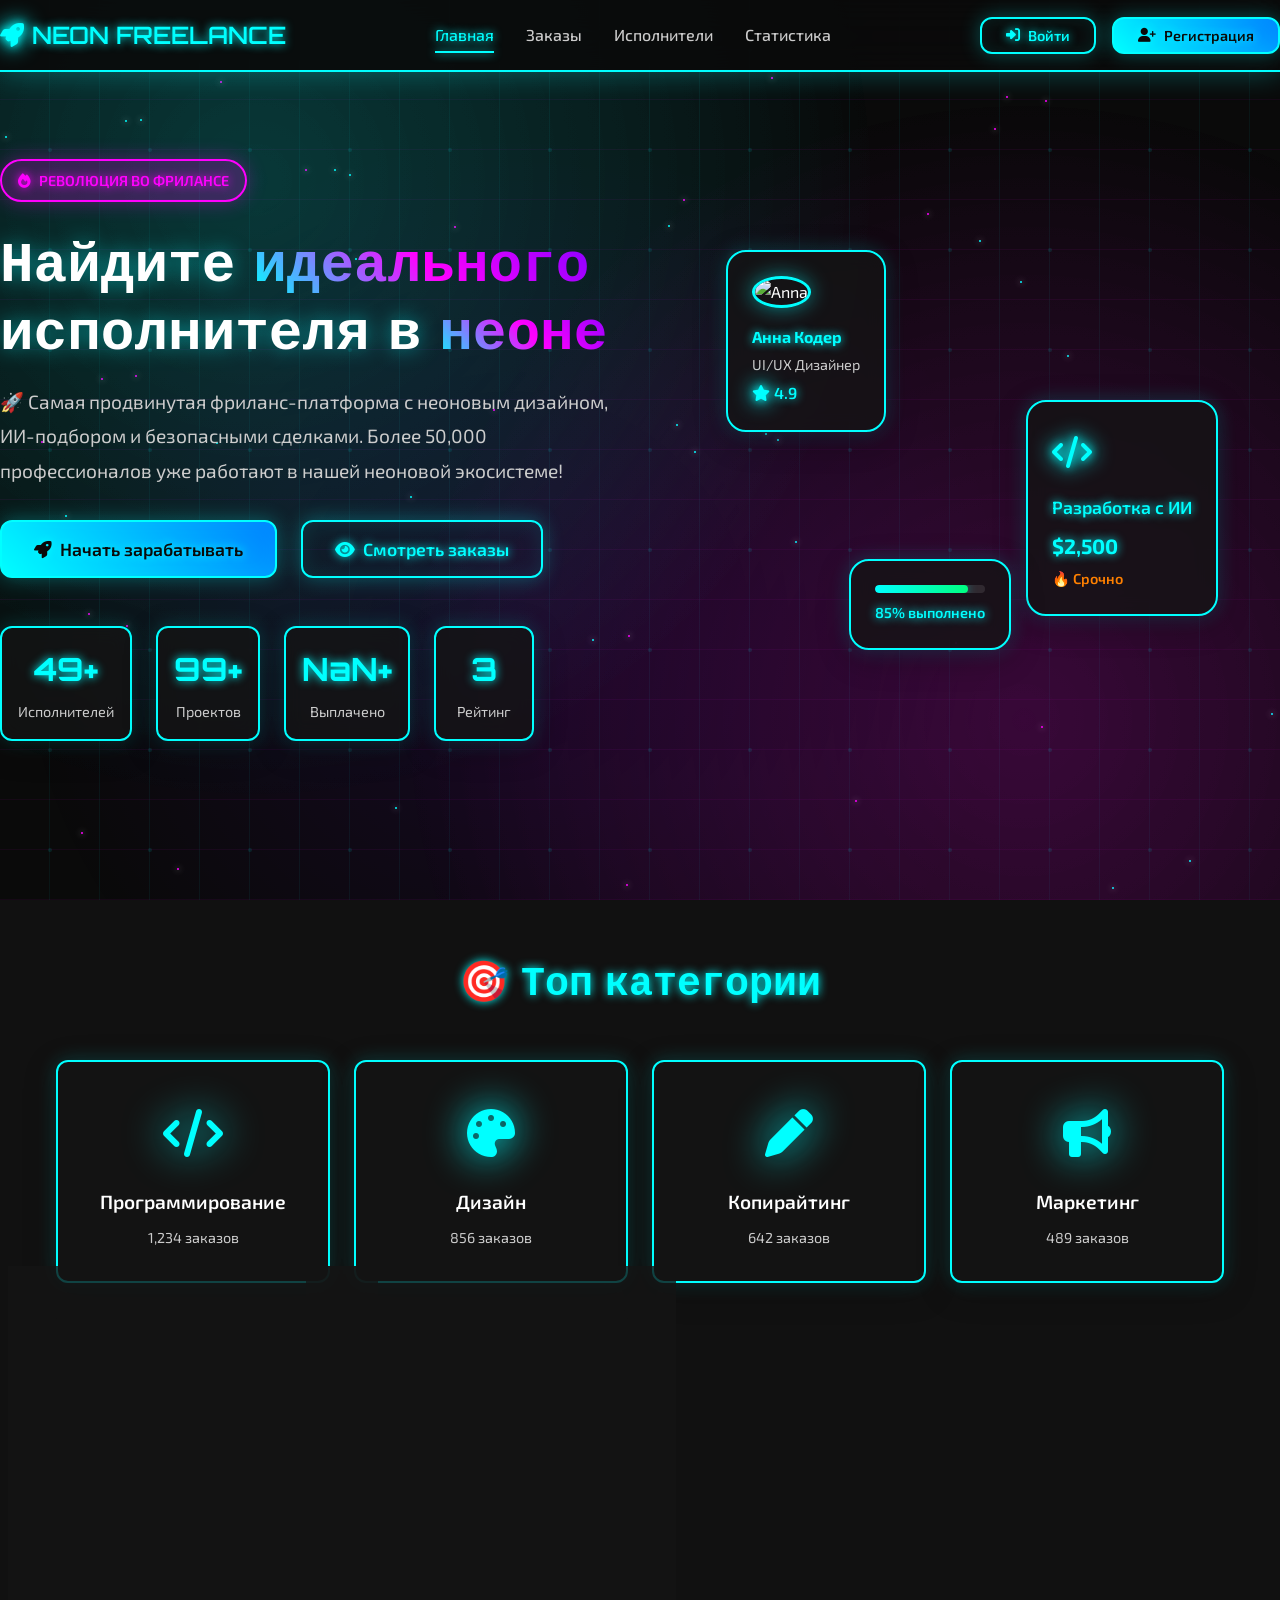
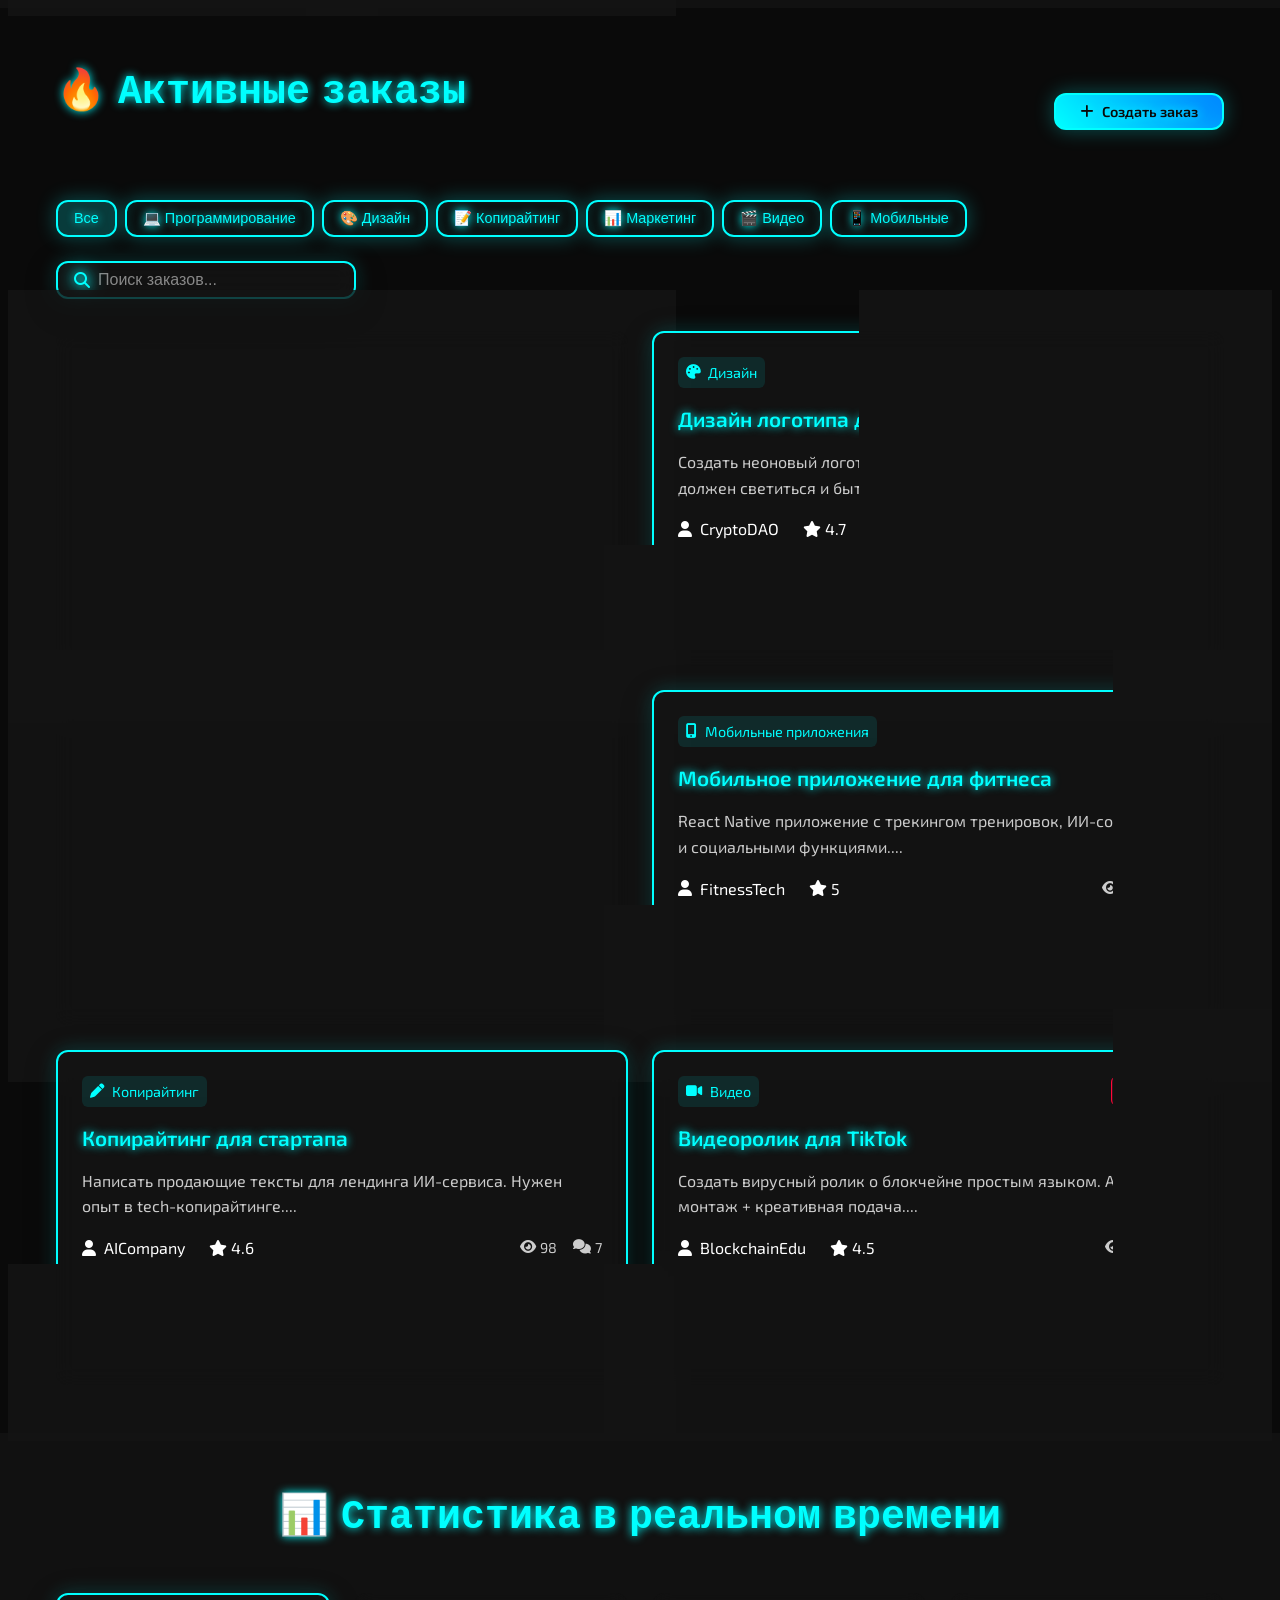
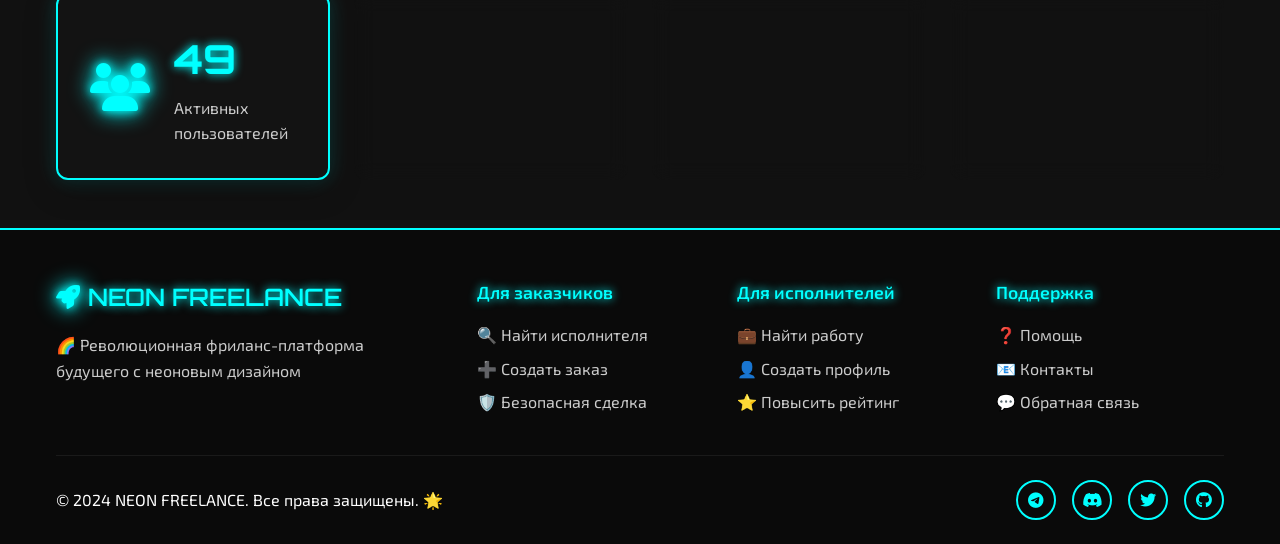
==== commit 15b28680: "Refactor to neon-themed design with enhanced UI and animations Co-authored-by: fri3isvova <fri3isvov" ====
--- a/index.html
+++ b/index.html
@@ -3,37 +3,43 @@
 <head>
     <meta charset="UTF-8">
     <meta name="viewport" content="width=device-width, initial-scale=1.0">
-    <title>FreelancePro - Лучшая фриланс платформа</title>
+    <title>🌟 NEON FREELANCE - Фриланс будущего</title>
     <link href="https://cdnjs.cloudflare.com/ajax/libs/font-awesome/6.4.0/css/all.min.css" rel="stylesheet">
-    <link href="https://fonts.googleapis.com/css2?family=Inter:wght@300;400;500;600;700;800&display=swap" rel="stylesheet">
+    <link href="https://fonts.googleapis.com/css2?family=Orbitron:wght@400;700;900&family=Exo+2:wght@300;400;500;600;700&display=swap" rel="stylesheet">
     <link rel="stylesheet" href="styles.css">
 </head>
 <body>
+    <!-- Background Animation -->
+    <div class="background-animation">
+        <div class="neon-grid"></div>
+        <div class="floating-particles"></div>
+    </div>
+
     <!-- Header -->
     <header class="header">
         <nav class="nav">
             <div class="nav-container">
                 <div class="nav-brand">
-                    <i class="fas fa-rocket"></i>
-                    <span>FreelancePro</span>
+                    <i class="fas fa-rocket neon-icon"></i>
+                    <span class="neon-text">NEON FREELANCE</span>
                 </div>
                 
                 <div class="nav-menu" id="nav-menu">
                     <a href="#home" class="nav-link active">Главная</a>
                     <a href="#orders" class="nav-link">Заказы</a>
                     <a href="#freelancers" class="nav-link">Исполнители</a>
-                    <a href="#how-it-works" class="nav-link">Как работает</a>
-                    <a href="#pricing" class="nav-link">Тарифы</a>
+                    <a href="#stats" class="nav-link">Статистика</a>
                 </div>
                 
                 <div class="nav-actions">
-                    <button class="btn btn-outline" onclick="showLogin()">Войти</button>
-                    <button class="btn btn-primary" onclick="showRegister()">Регистрация</button>
-                    <div class="nav-toggle" id="nav-toggle">
-                        <span></span>
-                        <span></span>
-                        <span></span>
-                    </div>
+                    <button class="btn btn-outline neon-btn" onclick="showLogin()">
+                        <i class="fas fa-sign-in-alt"></i>
+                        Войти
+                    </button>
+                    <button class="btn btn-primary neon-btn" onclick="showRegister()">
+                        <i class="fas fa-user-plus"></i>
+                        Регистрация
+                    </button>
                 </div>
             </div>
         </nav>
@@ -44,77 +50,80 @@
         <div class="hero-container">
             <div class="hero-content">
                 <div class="hero-text">
-                    <span class="hero-badge">🔥 РЕВОЛЮЦИЯ ВО ФРИЛАНСЕ</span>
+                    <div class="hero-badge">
+                        <i class="fas fa-fire"></i>
+                        РЕВОЛЮЦИЯ ВО ФРИЛАНСЕ
+                    </div>
                     <h1 class="hero-title">
-                        Найдите <span class="gradient-text">идеального</span><br>
-                        исполнителя за <span class="gradient-text">минуты</span>
+                        Найдите <span class="neon-gradient">идеального</span><br>
+                        исполнителя в <span class="neon-gradient">неоне</span>
                     </h1>
                     <p class="hero-description">
-                        Самая продвинутая фриланс-платформа с ИИ-подбором, безопасными сделками 
-                        и гарантией результата. Более 50,000 профессионалов уже работают с нами.
+                        🚀 Самая продвинутая фриланс-платформа с неоновым дизайном, ИИ-подбором и безопасными сделками. 
+                        Более 50,000 профессионалов уже работают в нашей неоновой экосистеме!
                     </p>
                     <div class="hero-actions">
-                        <button class="btn btn-primary btn-large" onclick="showRegister()">
+                        <button class="btn btn-primary btn-large neon-btn pulse-animation" onclick="showRegister()">
                             <i class="fas fa-rocket"></i>
                             Начать зарабатывать
                         </button>
-                        <button class="btn btn-outline btn-large" onclick="scrollToSection('how-it-works')">
-                            <i class="fas fa-play"></i>
-                            Как это работает
+                        <button class="btn btn-outline btn-large neon-btn" onclick="scrollToSection('orders')">
+                            <i class="fas fa-eye"></i>
+                            Смотреть заказы
                         </button>
                     </div>
                     <div class="hero-stats">
-                        <div class="stat">
-                            <div class="stat-number">50K+</div>
+                        <div class="stat neon-card">
+                            <div class="stat-number neon-text">50K+</div>
                             <div class="stat-label">Исполнителей</div>
                         </div>
-                        <div class="stat">
-                            <div class="stat-number">100K+</div>
+                        <div class="stat neon-card">
+                            <div class="stat-number neon-text">100K+</div>
                             <div class="stat-label">Проектов</div>
                         </div>
-                        <div class="stat">
-                            <div class="stat-number">$5M+</div>
+                        <div class="stat neon-card">
+                            <div class="stat-number neon-text">$5M+</div>
                             <div class="stat-label">Выплачено</div>
                         </div>
-                        <div class="stat">
-                            <div class="stat-number">4.9</div>
+                        <div class="stat neon-card">
+                            <div class="stat-number neon-text">4.9</div>
                             <div class="stat-label">Рейтинг</div>
                         </div>
                     </div>
                 </div>
                 <div class="hero-visual">
                     <div class="hero-cards">
-                        <div class="floating-card card-1">
+                        <div class="floating-card card-1 neon-card">
                             <div class="card-avatar">
-                                <img src="https://images.unsplash.com/photo-1494790108755-2616b612b77c?w=40&h=40&fit=crop&crop=face" alt="Avatar">
+                                <img src="https://images.unsplash.com/photo-1494790108755-2616b612b77c?w=60&h=60&fit=crop&crop=face" alt="Anna">
                             </div>
                             <div class="card-content">
-                                <div class="card-name">Анна Иванова</div>
+                                <div class="card-name neon-text">Анна Кодер</div>
                                 <div class="card-role">UI/UX Дизайнер</div>
                                 <div class="card-rating">
-                                    <i class="fas fa-star"></i>
-                                    <span>4.9</span>
+                                    <i class="fas fa-star neon-icon"></i>
+                                    <span class="neon-text">4.9</span>
                                 </div>
                             </div>
                         </div>
                         
-                        <div class="floating-card card-2">
+                        <div class="floating-card card-2 neon-card">
                             <div class="card-icon">
-                                <i class="fas fa-code"></i>
+                                <i class="fas fa-code neon-icon"></i>
                             </div>
                             <div class="card-content">
-                                <div class="card-title">Разработка сайта</div>
-                                <div class="card-price">от $500</div>
-                                <div class="card-time">3-5 дней</div>
+                                <div class="card-title neon-text">Разработка с ИИ</div>
+                                <div class="card-price neon-text">$2,500</div>
+                                <div class="card-time">🔥 Срочно</div>
                             </div>
                         </div>
                         
-                        <div class="floating-card card-3">
+                        <div class="floating-card card-3 neon-card">
                             <div class="card-progress">
                                 <div class="progress-bar">
-                                    <div class="progress-fill" style="width: 75%"></div>
+                                    <div class="progress-fill neon-progress"></div>
                                 </div>
-                                <div class="progress-text">75% выполнено</div>
+                                <div class="progress-text neon-text">85% выполнено</div>
                             </div>
                         </div>
                     </div>
@@ -126,54 +135,60 @@
     <!-- Categories Section -->
     <section class="categories">
         <div class="container">
-            <h2 class="section-title">Популярные категории</h2>
+            <h2 class="section-title neon-text">🎯 Топ категории</h2>
             <div class="categories-grid">
-                <div class="category-card" onclick="filterOrders('programming')">
+                <div class="category-card neon-card category-programming" onclick="filterOrders('programming')">
                     <div class="category-icon">
                         <i class="fas fa-code"></i>
                     </div>
                     <div class="category-name">Программирование</div>
                     <div class="category-count">1,234 заказов</div>
-                </div>
-                
-                <div class="category-card" onclick="filterOrders('design')">
+                    <div class="category-glow"></div>
+                </div>
+                
+                <div class="category-card neon-card category-design" onclick="filterOrders('design')">
                     <div class="category-icon">
                         <i class="fas fa-palette"></i>
                     </div>
                     <div class="category-name">Дизайн</div>
                     <div class="category-count">856 заказов</div>
-                </div>
-                
-                <div class="category-card" onclick="filterOrders('writing')">
+                    <div class="category-glow"></div>
+                </div>
+                
+                <div class="category-card neon-card category-writing" onclick="filterOrders('writing')">
                     <div class="category-icon">
                         <i class="fas fa-pen"></i>
                     </div>
                     <div class="category-name">Копирайтинг</div>
                     <div class="category-count">642 заказов</div>
-                </div>
-                
-                <div class="category-card" onclick="filterOrders('marketing')">
+                    <div class="category-glow"></div>
+                </div>
+                
+                <div class="category-card neon-card category-marketing" onclick="filterOrders('marketing')">
                     <div class="category-icon">
                         <i class="fas fa-bullhorn"></i>
                     </div>
                     <div class="category-name">Маркетинг</div>
                     <div class="category-count">489 заказов</div>
-                </div>
-                
-                <div class="category-card" onclick="filterOrders('video')">
+                    <div class="category-glow"></div>
+                </div>
+                
+                <div class="category-card neon-card category-video" onclick="filterOrders('video')">
                     <div class="category-icon">
                         <i class="fas fa-video"></i>
                     </div>
                     <div class="category-name">Видео</div>
                     <div class="category-count">321 заказов</div>
-                </div>
-                
-                <div class="category-card" onclick="filterOrders('mobile')">
+                    <div class="category-glow"></div>
+                </div>
+                
+                <div class="category-card neon-card category-mobile" onclick="filterOrders('mobile')">
                     <div class="category-icon">
                         <i class="fas fa-mobile-alt"></i>
                     </div>
                     <div class="category-name">Мобильные приложения</div>
                     <div class="category-count">267 заказов</div>
+                    <div class="category-glow"></div>
                 </div>
             </div>
         </div>
@@ -183,9 +198,9 @@
     <section id="orders" class="orders-section">
         <div class="container">
             <div class="section-header">
-                <h2 class="section-title">Активные заказы</h2>
+                <h2 class="section-title neon-text">🔥 Активные заказы</h2>
                 <div class="section-actions">
-                    <button class="btn btn-primary" onclick="showCreateOrder()">
+                    <button class="btn btn-primary neon-btn pulse-animation" onclick="showCreateOrder()">
                         <i class="fas fa-plus"></i>
                         Создать заказ
                     </button>
@@ -194,14 +209,16 @@
             
             <div class="filters">
                 <div class="filter-group">
-                    <button class="filter-btn active" onclick="filterOrders('all')">Все</button>
-                    <button class="filter-btn" onclick="filterOrders('programming')">Программирование</button>
-                    <button class="filter-btn" onclick="filterOrders('design')">Дизайн</button>
-                    <button class="filter-btn" onclick="filterOrders('writing')">Копирайтинг</button>
-                    <button class="filter-btn" onclick="filterOrders('marketing')">Маркетинг</button>
-                </div>
-                <div class="search-box">
-                    <i class="fas fa-search"></i>
+                    <button class="filter-btn active neon-btn" onclick="filterOrders('all')">Все</button>
+                    <button class="filter-btn neon-btn" onclick="filterOrders('programming')">💻 Программирование</button>
+                    <button class="filter-btn neon-btn" onclick="filterOrders('design')">🎨 Дизайн</button>
+                    <button class="filter-btn neon-btn" onclick="filterOrders('writing')">📝 Копирайтинг</button>
+                    <button class="filter-btn neon-btn" onclick="filterOrders('marketing')">📊 Маркетинг</button>
+                    <button class="filter-btn neon-btn" onclick="filterOrders('video')">🎬 Видео</button>
+                    <button class="filter-btn neon-btn" onclick="filterOrders('mobile')">📱 Мобильные</button>
+                </div>
+                <div class="search-box neon-card">
+                    <i class="fas fa-search neon-icon"></i>
                     <input type="text" placeholder="Поиск заказов..." onkeyup="searchOrders(this.value)">
                 </div>
             </div>
@@ -212,32 +229,48 @@
         </div>
     </section>
 
-    <!-- How It Works Section -->
-    <section id="how-it-works" class="how-it-works">
+    <!-- Stats Section -->
+    <section id="stats" class="stats-section">
         <div class="container">
-            <h2 class="section-title">Как это работает</h2>
-            <div class="steps">
-                <div class="step">
-                    <div class="step-number">1</div>
-                    <div class="step-content">
-                        <h3>Создайте заказ</h3>
-                        <p>Опишите задачу, укажите бюджет и сроки. Наша ИИ система автоматически подберет подходящих исполнителей.</p>
-                    </div>
-                </div>
-                
-                <div class="step">
-                    <div class="step-number">2</div>
-                    <div class="step-content">
-                        <h3>Выберите исполнителя</h3>
-                        <p>Получите отклики от проверенных специалистов. Изучите портфолио, отзывы и выберите лучшего.</p>
-                    </div>
-                </div>
-                
-                <div class="step">
-                    <div class="step-number">3</div>
-                    <div class="step-content">
-                        <h3>Получите результат</h3>
-                        <p>Работайте в безопасной среде с гарантией качества. Оплата происходит только после выполнения работы.</p>
+            <h2 class="section-title neon-text">📊 Статистика в реальном времени</h2>
+            <div class="stats-grid">
+                <div class="stat-card neon-card">
+                    <div class="stat-icon">
+                        <i class="fas fa-users neon-icon"></i>
+                    </div>
+                    <div class="stat-info">
+                        <div class="stat-number neon-text">50,234</div>
+                        <div class="stat-label">Активных пользователей</div>
+                    </div>
+                </div>
+                
+                <div class="stat-card neon-card">
+                    <div class="stat-icon">
+                        <i class="fas fa-project-diagram neon-icon"></i>
+                    </div>
+                    <div class="stat-info">
+                        <div class="stat-number neon-text">12,456</div>
+                        <div class="stat-label">Проектов в работе</div>
+                    </div>
+                </div>
+                
+                <div class="stat-card neon-card">
+                    <div class="stat-icon">
+                        <i class="fas fa-dollar-sign neon-icon"></i>
+                    </div>
+                    <div class="stat-info">
+                        <div class="stat-number neon-text">$2.5M</div>
+                        <div class="stat-label">Выплачено в этом месяце</div>
+                    </div>
+                </div>
+                
+                <div class="stat-card neon-card">
+                    <div class="stat-icon">
+                        <i class="fas fa-star neon-icon"></i>
+                    </div>
+                    <div class="stat-info">
+                        <div class="stat-number neon-text">4.9</div>
+                        <div class="stat-label">Средний рейтинг</div>
                     </div>
                 </div>
             </div>
@@ -250,43 +283,43 @@
             <div class="footer-content">
                 <div class="footer-brand">
                     <div class="nav-brand">
-                        <i class="fas fa-rocket"></i>
-                        <span>FreelancePro</span>
-                    </div>
-                    <p>Революционная фриланс-платформа нового поколения</p>
+                        <i class="fas fa-rocket neon-icon"></i>
+                        <span class="neon-text">NEON FREELANCE</span>
+                    </div>
+                    <p>🌈 Революционная фриланс-платформа будущего с неоновым дизайном</p>
                 </div>
                 
                 <div class="footer-links">
                     <div class="footer-column">
-                        <h4>Для заказчиков</h4>
-                        <a href="#">Найти исполнителя</a>
-                        <a href="#">Создать заказ</a>
-                        <a href="#">Безопасная сделка</a>
+                        <h4 class="neon-text">Для заказчиков</h4>
+                        <a href="#" class="footer-link">🔍 Найти исполнителя</a>
+                        <a href="#" class="footer-link">➕ Создать заказ</a>
+                        <a href="#" class="footer-link">🛡️ Безопасная сделка</a>
                     </div>
                     
                     <div class="footer-column">
-                        <h4>Для исполнителей</h4>
-                        <a href="#">Найти работу</a>
-                        <a href="#">Создать профиль</a>
-                        <a href="#">Повысить рейтинг</a>
+                        <h4 class="neon-text">Для исполнителей</h4>
+                        <a href="#" class="footer-link">💼 Найти работу</a>
+                        <a href="#" class="footer-link">👤 Создать профиль</a>
+                        <a href="#" class="footer-link">⭐ Повысить рейтинг</a>
                     </div>
                     
                     <div class="footer-column">
-                        <h4>Поддержка</h4>
-                        <a href="#">Помощь</a>
-                        <a href="#">Контакты</a>
-                        <a href="#">Обратная связь</a>
+                        <h4 class="neon-text">Поддержка</h4>
+                        <a href="#" class="footer-link">❓ Помощь</a>
+                        <a href="#" class="footer-link">📧 Контакты</a>
+                        <a href="#" class="footer-link">💬 Обратная связь</a>
                     </div>
                 </div>
             </div>
             
             <div class="footer-bottom">
-                <p>&copy; 2024 FreelancePro. Все права защищены.</p>
+                <p>&copy; 2024 NEON FREELANCE. Все права защищены. 🌟</p>
                 <div class="social-links">
-                    <a href="#"><i class="fab fa-telegram"></i></a>
-                    <a href="#"><i class="fab fa-discord"></i></a>
-                    <a href="#"><i class="fab fa-twitter"></i></a>
-                    <a href="#"><i class="fab fa-github"></i></a>
+                    <a href="#" class="social-link"><i class="fab fa-telegram"></i></a>
+                    <a href="#" class="social-link"><i class="fab fa-discord"></i></a>
+                    <a href="#" class="social-link"><i class="fab fa-twitter"></i></a>
+                    <a href="#" class="social-link"><i class="fab fa-github"></i></a>
                 </div>
             </div>
         </div>
@@ -294,57 +327,63 @@
 
     <!-- Modals -->
     <div id="loginModal" class="modal">
-        <div class="modal-content">
+        <div class="modal-content neon-card">
             <div class="modal-header">
-                <h2>Вход в систему</h2>
+                <h2 class="neon-text">🔐 Вход в систему</h2>
                 <span class="close" onclick="closeModal('loginModal')">&times;</span>
             </div>
             <div class="modal-body">
                 <form id="loginForm">
                     <div class="form-group">
-                        <label>Email</label>
-                        <input type="email" required>
-                    </div>
-                    <div class="form-group">
-                        <label>Пароль</label>
-                        <input type="password" required>
-                    </div>
-                    <button type="submit" class="btn btn-primary btn-full">Войти</button>
+                        <label class="neon-text">📧 Email</label>
+                        <input type="email" class="neon-input" required>
+                    </div>
+                    <div class="form-group">
+                        <label class="neon-text">🔑 Пароль</label>
+                        <input type="password" class="neon-input" required>
+                    </div>
+                    <button type="submit" class="btn btn-primary btn-full neon-btn">
+                        <i class="fas fa-sign-in-alt"></i>
+                        Войти
+                    </button>
                 </form>
             </div>
         </div>
     </div>
 
     <div id="registerModal" class="modal">
-        <div class="modal-content">
+        <div class="modal-content neon-card">
             <div class="modal-header">
-                <h2>Регистрация</h2>
+                <h2 class="neon-text">🚀 Регистрация</h2>
                 <span class="close" onclick="closeModal('registerModal')">&times;</span>
             </div>
             <div class="modal-body">
                 <form id="registerForm">
                     <div class="form-group">
-                        <label>Имя</label>
-                        <input type="text" required>
-                    </div>
-                    <div class="form-group">
-                        <label>Email</label>
-                        <input type="email" required>
-                    </div>
-                    <div class="form-group">
-                        <label>Пароль</label>
-                        <input type="password" required>
-                    </div>
-                    <div class="form-group">
-                        <label>Тип аккаунта</label>
-                        <select required>
+                        <label class="neon-text">👤 Имя</label>
+                        <input type="text" class="neon-input" name="name" required>
+                    </div>
+                    <div class="form-group">
+                        <label class="neon-text">📧 Email</label>
+                        <input type="email" class="neon-input" name="email" required>
+                    </div>
+                    <div class="form-group">
+                        <label class="neon-text">🔑 Пароль</label>
+                        <input type="password" class="neon-input" name="password" required>
+                    </div>
+                    <div class="form-group">
+                        <label class="neon-text">🎭 Тип аккаунта</label>
+                        <select class="neon-input" name="userType" required>
                             <option value="">Выберите тип</option>
-                            <option value="client">Заказчик</option>
-                            <option value="freelancer">Исполнитель</option>
-                            <option value="both">Заказчик и исполнитель</option>
+                            <option value="client">🛒 Заказчик</option>
+                            <option value="freelancer">💼 Исполнитель</option>
+                            <option value="both">🎭 Заказчик и исполнитель</option>
                         </select>
                     </div>
-                    <button type="submit" class="btn btn-primary btn-full">Зарегистрироваться</button>
+                    <button type="submit" class="btn btn-primary btn-full neon-btn pulse-animation">
+                        <i class="fas fa-user-plus"></i>
+                        Зарегистрироваться
+                    </button>
                 </form>
             </div>
         </div>
--- a/styles.css
+++ b/styles.css
@@ -1,72 +1,56 @@
 /* ===============================
-   MODERN FREELANCE APP STYLES
+   🌟 NEON FREELANCE CSS 🌟
    =============================== */
 
+/* CSS Custom Properties */
 :root {
-    /* Colors */
-    --primary: #6366f1;
-    --primary-dark: #4f46e5;
-    --secondary: #f59e0b;
-    --success: #10b981;
-    --danger: #ef4444;
-    --warning: #f59e0b;
-    --info: #3b82f6;
-    
-    /* Gradients */
-    --gradient-primary: linear-gradient(135deg, #667eea 0%, #764ba2 100%);
-    --gradient-secondary: linear-gradient(135deg, #f093fb 0%, #f5576c 100%);
-    --gradient-success: linear-gradient(135deg, #4facfe 0%, #00f2fe 100%);
-    --gradient-hero: linear-gradient(135deg, #667eea 0%, #764ba2 50%, #667eea 100%);
-    
-    /* Text */
-    --text-primary: #1f2937;
-    --text-secondary: #6b7280;
-    --text-light: #9ca3af;
-    --text-white: #ffffff;
-    
-    /* Background */
-    --bg-primary: #ffffff;
-    --bg-secondary: #f9fafb;
-    --bg-dark: #111827;
-    --bg-card: #ffffff;
+    /* Neon Colors */
+    --neon-cyan: #00ffff;
+    --neon-pink: #ff00ff;
+    --neon-purple: #8000ff;
+    --neon-blue: #0080ff;
+    --neon-green: #00ff80;
+    --neon-orange: #ff8000;
+    --neon-red: #ff073a;
+    --neon-yellow: #ffff00;
+    
+    /* Dark Theme */
+    --bg-primary: #0a0a0a;
+    --bg-secondary: #111111;
+    --bg-tertiary: #1a1a1a;
+    --bg-card: rgba(20, 20, 20, 0.8);
+    --bg-modal: rgba(0, 0, 0, 0.95);
+    
+    /* Text Colors */
+    --text-primary: #ffffff;
+    --text-secondary: #cccccc;
+    --text-muted: #888888;
+    
+    /* Fonts */
+    --font-primary: 'Exo 2', sans-serif;
+    --font-heading: 'Orbitron', monospace;
+    
+    /* Spacing */
+    --spacing-xs: 0.25rem;
+    --spacing-sm: 0.5rem;
+    --spacing-md: 1rem;
+    --spacing-lg: 1.5rem;
+    --spacing-xl: 2rem;
+    --spacing-2xl: 3rem;
+    
+    /* Border Radius */
+    --radius-sm: 6px;
+    --radius-md: 12px;
+    --radius-lg: 20px;
+    --radius-xl: 30px;
     
     /* Shadows */
-    --shadow-sm: 0 1px 2px 0 rgb(0 0 0 / 0.05);
-    --shadow-md: 0 4px 6px -1px rgb(0 0 0 / 0.1), 0 2px 4px -2px rgb(0 0 0 / 0.1);
-    --shadow-lg: 0 10px 15px -3px rgb(0 0 0 / 0.1), 0 4px 6px -4px rgb(0 0 0 / 0.1);
-    --shadow-xl: 0 20px 25px -5px rgb(0 0 0 / 0.1), 0 8px 10px -6px rgb(0 0 0 / 0.1);
-    --shadow-glow: 0 0 30px rgba(102, 102, 238, 0.3);
-    
-    /* Border radius */
-    --radius-sm: 4px;
-    --radius-md: 8px;
-    --radius-lg: 12px;
-    --radius-xl: 16px;
-    --radius-full: 9999px;
-    
-    /* Spacing */
-    --space-xs: 0.25rem;
-    --space-sm: 0.5rem;
-    --space-md: 1rem;
-    --space-lg: 1.5rem;
-    --space-xl: 2rem;
-    --space-2xl: 3rem;
-    --space-3xl: 4rem;
-    
-    /* Typography */
-    --font-primary: 'Inter', sans-serif;
-    --font-size-xs: 0.75rem;
-    --font-size-sm: 0.875rem;
-    --font-size-base: 1rem;
-    --font-size-lg: 1.125rem;
-    --font-size-xl: 1.25rem;
-    --font-size-2xl: 1.5rem;
-    --font-size-3xl: 1.875rem;
-    --font-size-4xl: 2.25rem;
-    --font-size-5xl: 3rem;
-    --font-size-6xl: 3.75rem;
-}
-
+    --shadow-neon: 0 0 20px currentColor;
+    --shadow-neon-strong: 0 0 30px currentColor, 0 0 60px currentColor;
+    --shadow-card: 0 8px 32px rgba(0, 0, 0, 0.3);
+}
+
+/* Reset & Base Styles */
 * {
     margin: 0;
     padding: 0;
@@ -79,145 +63,192 @@
 
 body {
     font-family: var(--font-primary);
+    background: var(--bg-primary);
+    color: var(--text-primary);
     line-height: 1.6;
-    color: var(--text-primary);
-    background: var(--bg-primary);
     overflow-x: hidden;
-}
-
-/* ===============================
-   UTILITY CLASSES
-   =============================== */
-
+    position: relative;
+}
+
+/* Background Animation */
+.background-animation {
+    position: fixed;
+    top: 0;
+    left: 0;
+    width: 100%;
+    height: 100%;
+    pointer-events: none;
+    z-index: -1;
+}
+
+.neon-grid {
+    position: absolute;
+    top: 0;
+    left: 0;
+    width: 100%;
+    height: 100%;
+    background: 
+        linear-gradient(90deg, transparent 98%, rgba(0, 255, 255, 0.1) 100%),
+        linear-gradient(180deg, transparent 98%, rgba(255, 0, 255, 0.1) 100%);
+    background-size: 50px 50px;
+    animation: gridMove 20s linear infinite;
+}
+
+.floating-particles {
+    position: absolute;
+    top: 0;
+    left: 0;
+    width: 100%;
+    height: 100%;
+    background: 
+        radial-gradient(circle at 20% 20%, rgba(0, 255, 255, 0.1) 0%, transparent 50%),
+        radial-gradient(circle at 80% 80%, rgba(255, 0, 255, 0.1) 0%, transparent 50%),
+        radial-gradient(circle at 40% 70%, rgba(128, 0, 255, 0.1) 0%, transparent 50%);
+    animation: particleFloat 15s ease-in-out infinite;
+}
+
+@keyframes gridMove {
+    0% { transform: translate(0, 0); }
+    100% { transform: translate(50px, 50px); }
+}
+
+@keyframes particleFloat {
+    0%, 100% { transform: translateY(0px) rotate(0deg); }
+    50% { transform: translateY(-20px) rotate(180deg); }
+}
+
+/* Utility Classes */
 .container {
     max-width: 1200px;
     margin: 0 auto;
-    padding: 0 var(--space-lg);
-}
-
-.gradient-text {
-    background: var(--gradient-primary);
+    padding: 0 var(--spacing-md);
+}
+
+.neon-text {
+    color: var(--neon-cyan);
+    text-shadow: var(--shadow-neon);
+    font-weight: 600;
+}
+
+.neon-gradient {
+    background: linear-gradient(45deg, var(--neon-cyan), var(--neon-pink), var(--neon-purple));
     -webkit-background-clip: text;
     -webkit-text-fill-color: transparent;
     background-clip: text;
-}
-
-.text-center { text-align: center; }
-.text-left { text-align: left; }
-.text-right { text-align: right; }
-
-/* ===============================
-   BUTTONS
-   =============================== */
-
-.btn {
-    display: inline-flex;
-    align-items: center;
-    gap: var(--space-sm);
-    padding: var(--space-sm) var(--space-lg);
-    border: none;
+    text-shadow: none;
+    font-weight: 700;
+}
+
+.neon-icon {
+    color: var(--neon-cyan);
+    filter: drop-shadow(0 0 10px var(--neon-cyan));
+}
+
+.neon-card {
+    background: var(--bg-card);
+    border: 2px solid var(--neon-cyan);
     border-radius: var(--radius-md);
-    font-family: inherit;
-    font-size: var(--font-size-sm);
-    font-weight: 500;
-    text-decoration: none;
-    cursor: pointer;
-    transition: all 0.3s ease;
+    box-shadow: 
+        var(--shadow-card),
+        0 0 20px rgba(0, 255, 255, 0.2);
+    backdrop-filter: blur(10px);
+    transition: all 0.4s ease;
+}
+
+.neon-card:hover {
+    transform: translateY(-8px) scale(1.02);
+    box-shadow: 
+        var(--shadow-card),
+        0 0 30px rgba(0, 255, 255, 0.4),
+        0 0 60px rgba(0, 255, 255, 0.2);
+    border-color: var(--neon-pink);
+}
+
+.neon-btn {
     position: relative;
     overflow: hidden;
-}
-
-.btn::before {
+    border: 2px solid var(--neon-cyan);
+    background: rgba(0, 255, 255, 0.1);
+    color: var(--neon-cyan);
+    text-shadow: 0 0 10px var(--neon-cyan);
+    box-shadow: 
+        0 0 20px rgba(0, 255, 255, 0.3),
+        inset 0 0 20px rgba(0, 255, 255, 0.1);
+    transition: all 0.3s ease;
+}
+
+.neon-btn:hover {
+    background: rgba(0, 255, 255, 0.2);
+    box-shadow: 
+        0 0 30px rgba(0, 255, 255, 0.5),
+        inset 0 0 30px rgba(0, 255, 255, 0.2);
+    transform: translateY(-2px);
+}
+
+.neon-btn::before {
     content: '';
     position: absolute;
     top: 0;
     left: -100%;
     width: 100%;
     height: 100%;
-    background: linear-gradient(90deg, transparent, rgba(255,255,255,0.2), transparent);
-    transition: left 0.5s;
-}
-
-.btn:hover::before {
+    background: linear-gradient(90deg, transparent, rgba(255, 255, 255, 0.2), transparent);
+    transition: left 0.5s ease;
+}
+
+.neon-btn:hover::before {
     left: 100%;
 }
 
-.btn-primary {
-    background: var(--gradient-primary);
-    color: var(--text-white);
-    box-shadow: var(--shadow-md);
-}
-
-.btn-primary:hover {
-    transform: translateY(-2px);
-    box-shadow: var(--shadow-xl), var(--shadow-glow);
-}
-
-.btn-outline {
-    background: transparent;
-    color: var(--primary);
-    border: 2px solid var(--primary);
-}
-
-.btn-outline:hover {
-    background: var(--primary);
-    color: var(--text-white);
-    transform: translateY(-2px);
-    box-shadow: var(--shadow-lg);
-}
-
-.btn-large {
-    padding: var(--space-lg) var(--space-2xl);
-    font-size: var(--font-size-base);
-}
-
-.btn-full {
-    width: 100%;
-    justify-content: center;
-}
-
-/* ===============================
-   HEADER & NAVIGATION
-   =============================== */
-
+.pulse-animation {
+    animation: neonPulse 2s ease-in-out infinite;
+}
+
+@keyframes neonPulse {
+    0%, 100% { 
+        box-shadow: 0 0 20px rgba(0, 255, 255, 0.3);
+    }
+    50% { 
+        box-shadow: 0 0 40px rgba(0, 255, 255, 0.6);
+    }
+}
+
+/* Header */
 .header {
     position: fixed;
     top: 0;
     left: 0;
-    right: 0;
+    width: 100%;
+    background: rgba(10, 10, 10, 0.9);
+    backdrop-filter: blur(20px);
+    border-bottom: 2px solid var(--neon-cyan);
     z-index: 1000;
-    background: rgba(255, 255, 255, 0.95);
-    backdrop-filter: blur(10px);
-    border-bottom: 1px solid rgba(0, 0, 0, 0.1);
-    transition: all 0.3s ease;
+    box-shadow: 0 0 30px rgba(0, 255, 255, 0.3);
+}
+
+.nav {
+    padding: var(--spacing-md) 0;
 }
 
 .nav-container {
     display: flex;
-    align-items: center;
     justify-content: space-between;
-    padding: var(--space-md) var(--space-lg);
-    max-width: 1200px;
-    margin: 0 auto;
+    align-items: center;
 }
 
 .nav-brand {
     display: flex;
     align-items: center;
-    gap: var(--space-sm);
-    font-size: var(--font-size-xl);
+    gap: var(--spacing-sm);
+    font-family: var(--font-heading);
+    font-size: 1.5rem;
     font-weight: 700;
-    color: var(--primary);
     text-decoration: none;
 }
 
-.nav-brand i {
-    font-size: var(--font-size-2xl);
-}
-
 .nav-menu {
     display: flex;
-    gap: var(--space-2xl);
+    gap: var(--spacing-xl);
 }
 
 .nav-link {
@@ -228,20 +259,22 @@
     position: relative;
 }
 
+.nav-link:hover,
+.nav-link.active {
+    color: var(--neon-cyan);
+    text-shadow: 0 0 10px var(--neon-cyan);
+}
+
 .nav-link::after {
     content: '';
     position: absolute;
-    bottom: -4px;
+    bottom: -5px;
     left: 0;
     width: 0;
     height: 2px;
-    background: var(--gradient-primary);
+    background: var(--neon-cyan);
     transition: width 0.3s ease;
-}
-
-.nav-link:hover,
-.nav-link.active {
-    color: var(--primary);
+    box-shadow: 0 0 10px var(--neon-cyan);
 }
 
 .nav-link:hover::after,
@@ -251,34 +284,64 @@
 
 .nav-actions {
     display: flex;
-    align-items: center;
-    gap: var(--space-md);
-}
-
-.nav-toggle {
-    display: none;
-    flex-direction: column;
-    gap: 4px;
+    gap: var(--spacing-md);
+    align-items: center;
+}
+
+/* Buttons */
+.btn {
+    padding: var(--spacing-sm) var(--spacing-lg);
+    border: none;
+    border-radius: var(--radius-md);
+    font-family: var(--font-primary);
+    font-size: 0.9rem;
+    font-weight: 600;
     cursor: pointer;
-}
-
-.nav-toggle span {
-    width: 24px;
-    height: 2px;
-    background: var(--primary);
     transition: all 0.3s ease;
-}
-
-/* ===============================
-   HERO SECTION
-   =============================== */
-
+    display: inline-flex;
+    align-items: center;
+    gap: var(--spacing-sm);
+    text-decoration: none;
+}
+
+.btn-primary {
+    background: linear-gradient(45deg, var(--neon-cyan), var(--neon-blue));
+    color: var(--bg-primary);
+    border: 2px solid var(--neon-cyan);
+}
+
+.btn-outline {
+    background: transparent;
+    color: var(--neon-cyan);
+    border: 2px solid var(--neon-cyan);
+}
+
+.btn-large {
+    padding: var(--spacing-md) var(--spacing-xl);
+    font-size: 1.1rem;
+}
+
+.btn-full {
+    width: 100%;
+    justify-content: center;
+}
+
+.btn-sm {
+    padding: var(--spacing-xs) var(--spacing-md);
+    font-size: 0.8rem;
+}
+
+/* Hero Section */
 .hero {
     min-height: 100vh;
-    background: var(--gradient-hero);
+    display: flex;
+    align-items: center;
+    padding: var(--spacing-2xl) 0;
+    background: 
+        radial-gradient(circle at 20% 20%, rgba(0, 255, 255, 0.1) 0%, transparent 50%),
+        radial-gradient(circle at 80% 80%, rgba(255, 0, 255, 0.1) 0%, transparent 50%);
     position: relative;
     overflow: hidden;
-    padding-top: 80px;
 }
 
 .hero::before {
@@ -286,529 +349,577 @@
     position: absolute;
     top: 0;
     left: 0;
-    right: 0;
-    bottom: 0;
-    background: 
-        radial-gradient(circle at 20% 50%, rgba(255,255,255,0.1) 0%, transparent 50%),
-        radial-gradient(circle at 80% 20%, rgba(255,255,255,0.1) 0%, transparent 50%),
-        radial-gradient(circle at 40% 80%, rgba(255,255,255,0.1) 0%, transparent 50%);
+    width: 100%;
+    height: 100%;
+    background: url('data:image/svg+xml,<svg xmlns="http://www.w3.org/2000/svg" viewBox="0 0 100 100"><circle cx="50" cy="50" r="2" fill="rgba(0,255,255,0.1)"/></svg>');
+    background-size: 100px 100px;
+    animation: starMove 20s linear infinite;
+}
+
+@keyframes starMove {
+    0% { transform: translateY(0); }
+    100% { transform: translateY(-100px); }
 }
 
 .hero-container {
     position: relative;
     z-index: 2;
-    height: 100%;
-    display: flex;
-    align-items: center;
-    max-width: 1200px;
-    margin: 0 auto;
-    padding: var(--space-3xl) var(--space-lg);
 }
 
 .hero-content {
     display: grid;
     grid-template-columns: 1fr 1fr;
-    gap: var(--space-3xl);
-    align-items: center;
-    width: 100%;
+    gap: var(--spacing-2xl);
+    align-items: center;
 }
 
 .hero-badge {
-    display: inline-block;
-    background: rgba(255, 255, 255, 0.2);
-    color: var(--text-white);
-    padding: var(--space-sm) var(--space-lg);
-    border-radius: var(--radius-full);
-    font-size: var(--font-size-sm);
+    display: inline-flex;
+    align-items: center;
+    gap: var(--spacing-sm);
+    background: rgba(255, 0, 255, 0.2);
+    border: 2px solid var(--neon-pink);
+    color: var(--neon-pink);
+    padding: var(--spacing-sm) var(--spacing-md);
+    border-radius: var(--radius-xl);
+    font-size: 0.9rem;
     font-weight: 600;
-    margin-bottom: var(--space-lg);
-    backdrop-filter: blur(10px);
-    border: 1px solid rgba(255, 255, 255, 0.3);
+    margin-bottom: var(--spacing-lg);
+    text-shadow: 0 0 10px var(--neon-pink);
+    box-shadow: 0 0 20px rgba(255, 0, 255, 0.3);
 }
 
 .hero-title {
-    font-size: var(--font-size-5xl);
-    font-weight: 800;
-    line-height: 1.1;
-    margin-bottom: var(--space-lg);
-    color: var(--text-white);
+    font-family: var(--font-heading);
+    font-size: 3.5rem;
+    font-weight: 900;
+    line-height: 1.2;
+    margin-bottom: var(--spacing-lg);
+    text-shadow: 0 0 20px rgba(0, 255, 255, 0.5);
+    animation: titleGlow 3s ease-in-out infinite;
+}
+
+@keyframes titleGlow {
+    0%, 100% { text-shadow: 0 0 20px rgba(0, 255, 255, 0.5); }
+    50% { text-shadow: 0 0 40px rgba(0, 255, 255, 0.8), 0 0 80px rgba(0, 255, 255, 0.4); }
 }
 
 .hero-description {
-    font-size: var(--font-size-lg);
-    color: rgba(255, 255, 255, 0.9);
-    margin-bottom: var(--space-2xl);
-    line-height: 1.7;
+    font-size: 1.2rem;
+    color: var(--text-secondary);
+    margin-bottom: var(--spacing-xl);
+    line-height: 1.8;
 }
 
 .hero-actions {
     display: flex;
-    gap: var(--space-lg);
-    margin-bottom: var(--space-3xl);
+    gap: var(--spacing-lg);
+    margin-bottom: var(--spacing-2xl);
 }
 
 .hero-stats {
-    display: grid;
-    grid-template-columns: repeat(4, 1fr);
-    gap: var(--space-lg);
+    display: flex;
+    gap: var(--spacing-lg);
 }
 
 .stat {
     text-align: center;
-    color: var(--text-white);
+    padding: var(--spacing-md);
+    min-width: 100px;
 }
 
 .stat-number {
-    font-size: var(--font-size-2xl);
+    font-family: var(--font-heading);
+    font-size: 2rem;
     font-weight: 700;
-    margin-bottom: var(--space-xs);
+    margin-bottom: var(--spacing-xs);
 }
 
 .stat-label {
-    font-size: var(--font-size-sm);
-    opacity: 0.8;
-}
-
-/* Hero Visual Cards */
+    font-size: 0.9rem;
+    color: var(--text-secondary);
+}
+
+/* Hero Visual */
 .hero-visual {
     position: relative;
     height: 500px;
 }
 
+.hero-cards {
+    position: relative;
+    width: 100%;
+    height: 100%;
+}
+
 .floating-card {
     position: absolute;
-    background: var(--bg-card);
+    padding: var(--spacing-lg);
     border-radius: var(--radius-lg);
-    padding: var(--space-lg);
-    box-shadow: var(--shadow-xl);
     animation: float 6s ease-in-out infinite;
 }
 
-.floating-card.card-1 {
-    top: 50px;
-    left: 50px;
-    display: flex;
-    align-items: center;
-    gap: var(--space-md);
+.card-1 {
+    top: 10%;
+    left: 10%;
     animation-delay: 0s;
 }
 
-.floating-card.card-2 {
-    top: 200px;
-    right: 50px;
+.card-2 {
+    top: 40%;
+    right: 10%;
     animation-delay: 2s;
 }
 
-.floating-card.card-3 {
-    bottom: 100px;
-    left: 20px;
+.card-3 {
+    bottom: 10%;
+    left: 30%;
     animation-delay: 4s;
 }
 
+@keyframes float {
+    0%, 100% { transform: translateY(0px) rotate(0deg); }
+    50% { transform: translateY(-20px) rotate(2deg); }
+}
+
 .card-avatar img {
-    width: 50px;
-    height: 50px;
-    border-radius: var(--radius-full);
-    object-fit: cover;
+    width: 60px;
+    height: 60px;
+    border-radius: 50%;
+    border: 3px solid var(--neon-cyan);
+    box-shadow: 0 0 20px rgba(0, 255, 255, 0.5);
+}
+
+.card-content {
+    margin-top: var(--spacing-md);
 }
 
 .card-name {
-    font-weight: 600;
-    margin-bottom: var(--space-xs);
+    font-weight: 700;
+    margin-bottom: var(--spacing-xs);
 }
 
 .card-role {
     color: var(--text-secondary);
-    font-size: var(--font-size-sm);
-    margin-bottom: var(--space-xs);
+    font-size: 0.9rem;
 }
 
 .card-rating {
     display: flex;
     align-items: center;
-    gap: var(--space-xs);
-    color: var(--warning);
+    gap: var(--spacing-xs);
+    margin-top: var(--spacing-xs);
 }
 
 .card-icon {
-    width: 40px;
-    height: 40px;
-    background: var(--gradient-primary);
-    border-radius: var(--radius-md);
-    display: flex;
-    align-items: center;
-    justify-content: center;
-    color: var(--text-white);
-    margin-bottom: var(--space-md);
+    font-size: 2rem;
+    margin-bottom: var(--spacing-md);
 }
 
 .card-title {
+    font-size: 1.1rem;
     font-weight: 600;
-    margin-bottom: var(--space-sm);
+    margin-bottom: var(--spacing-sm);
 }
 
 .card-price {
-    color: var(--success);
+    font-size: 1.3rem;
+    font-weight: 700;
+    margin-bottom: var(--spacing-xs);
+}
+
+.card-time {
+    color: var(--neon-orange);
+    font-size: 0.9rem;
     font-weight: 600;
-    margin-bottom: var(--space-xs);
-}
-
-.card-time {
-    color: var(--text-secondary);
-    font-size: var(--font-size-sm);
 }
 
 .progress-bar {
-    width: 200px;
+    width: 100%;
     height: 8px;
-    background: #e5e7eb;
-    border-radius: var(--radius-full);
+    background: rgba(255, 255, 255, 0.1);
+    border-radius: 4px;
     overflow: hidden;
-    margin-bottom: var(--space-sm);
+    margin-bottom: var(--spacing-sm);
 }
 
 .progress-fill {
     height: 100%;
-    background: var(--gradient-success);
-    border-radius: var(--radius-full);
-    transition: width 0.3s ease;
+    background: linear-gradient(90deg, var(--neon-cyan), var(--neon-green));
+    width: 85%;
+    border-radius: 4px;
+    box-shadow: 0 0 10px rgba(0, 255, 255, 0.5);
 }
 
 .progress-text {
-    font-size: var(--font-size-sm);
-    color: var(--text-secondary);
-}
-
-@keyframes float {
-    0%, 100% { transform: translateY(0px); }
-    50% { transform: translateY(-20px); }
-}
-
-/* ===============================
-   SECTIONS
-   =============================== */
+    font-size: 0.9rem;
+    font-weight: 600;
+}
+
+/* Categories Section */
+.categories {
+    padding: var(--spacing-2xl) 0;
+    background: var(--bg-secondary);
+}
 
 .section-title {
-    font-size: var(--font-size-3xl);
+    font-family: var(--font-heading);
+    font-size: 2.5rem;
     font-weight: 700;
     text-align: center;
-    margin-bottom: var(--space-3xl);
-    color: var(--text-primary);
-}
-
-/* Categories Section */
-.categories {
-    padding: var(--space-3xl) 0;
-    background: var(--bg-secondary);
+    margin-bottom: var(--spacing-2xl);
 }
 
 .categories-grid {
     display: grid;
-    grid-template-columns: repeat(auto-fit, minmax(200px, 1fr));
-    gap: var(--space-lg);
+    grid-template-columns: repeat(auto-fit, minmax(250px, 1fr));
+    gap: var(--spacing-lg);
 }
 
 .category-card {
-    background: var(--bg-card);
-    padding: var(--space-xl);
-    border-radius: var(--radius-lg);
+    padding: var(--spacing-xl);
     text-align: center;
     cursor: pointer;
-    transition: all 0.3s ease;
-    border: 2px solid transparent;
-}
-
-.category-card:hover {
-    transform: translateY(-8px);
-    box-shadow: var(--shadow-xl);
-    border-color: var(--primary);
+    position: relative;
+    overflow: hidden;
+}
+
+.category-card::before {
+    content: '';
+    position: absolute;
+    top: 0;
+    left: -100%;
+    width: 100%;
+    height: 100%;
+    background: linear-gradient(90deg, transparent, rgba(255, 255, 255, 0.1), transparent);
+    transition: left 0.5s ease;
+}
+
+.category-card:hover::before {
+    left: 100%;
 }
 
 .category-icon {
-    width: 60px;
-    height: 60px;
-    background: var(--gradient-primary);
-    border-radius: var(--radius-lg);
-    display: flex;
-    align-items: center;
-    justify-content: center;
-    margin: 0 auto var(--space-lg);
-    color: var(--text-white);
-    font-size: var(--font-size-xl);
-}
+    font-size: 3rem;
+    margin-bottom: var(--spacing-md);
+    color: var(--neon-cyan);
+    filter: drop-shadow(0 0 20px var(--neon-cyan));
+}
+
+.category-programming:hover .category-icon { color: var(--neon-blue); filter: drop-shadow(0 0 20px var(--neon-blue)); }
+.category-design:hover .category-icon { color: var(--neon-pink); filter: drop-shadow(0 0 20px var(--neon-pink)); }
+.category-writing:hover .category-icon { color: var(--neon-green); filter: drop-shadow(0 0 20px var(--neon-green)); }
+.category-marketing:hover .category-icon { color: var(--neon-orange); filter: drop-shadow(0 0 20px var(--neon-orange)); }
+.category-video:hover .category-icon { color: var(--neon-purple); filter: drop-shadow(0 0 20px var(--neon-purple)); }
+.category-mobile:hover .category-icon { color: var(--neon-yellow); filter: drop-shadow(0 0 20px var(--neon-yellow)); }
 
 .category-name {
+    font-size: 1.2rem;
     font-weight: 600;
-    font-size: var(--font-size-lg);
-    margin-bottom: var(--space-sm);
+    margin-bottom: var(--spacing-sm);
 }
 
 .category-count {
     color: var(--text-secondary);
-    font-size: var(--font-size-sm);
+    font-size: 0.9rem;
 }
 
 /* Orders Section */
 .orders-section {
-    padding: var(--space-3xl) 0;
+    padding: var(--spacing-2xl) 0;
 }
 
 .section-header {
     display: flex;
     justify-content: space-between;
     align-items: center;
-    margin-bottom: var(--space-2xl);
+    margin-bottom: var(--spacing-xl);
 }
 
 .filters {
     display: flex;
     justify-content: space-between;
     align-items: center;
-    margin-bottom: var(--space-2xl);
-    gap: var(--space-lg);
+    gap: var(--spacing-lg);
+    margin-bottom: var(--spacing-xl);
+    flex-wrap: wrap;
 }
 
 .filter-group {
     display: flex;
-    gap: var(--space-sm);
+    gap: var(--spacing-sm);
+    flex-wrap: wrap;
 }
 
 .filter-btn {
-    padding: var(--space-sm) var(--space-lg);
-    border: 2px solid #e5e7eb;
-    background: var(--bg-card);
-    color: var(--text-secondary);
+    padding: var(--spacing-sm) var(--spacing-md);
+    border: 2px solid var(--neon-cyan);
+    background: transparent;
+    color: var(--neon-cyan);
     border-radius: var(--radius-md);
     cursor: pointer;
     transition: all 0.3s ease;
-    font-size: var(--font-size-sm);
-    font-weight: 500;
-}
-
-.filter-btn:hover,
-.filter-btn.active {
-    border-color: var(--primary);
-    background: var(--primary);
-    color: var(--text-white);
+    font-size: 0.9rem;
+}
+
+.filter-btn.active,
+.filter-btn:hover {
+    background: rgba(0, 255, 255, 0.2);
+    box-shadow: 0 0 20px rgba(0, 255, 255, 0.3);
 }
 
 .search-box {
-    position: relative;
-    width: 300px;
-}
-
-.search-box i {
-    position: absolute;
-    left: var(--space-md);
-    top: 50%;
-    transform: translateY(-50%);
-    color: var(--text-light);
+    display: flex;
+    align-items: center;
+    gap: var(--spacing-sm);
+    padding: var(--spacing-sm) var(--spacing-md);
+    min-width: 300px;
 }
 
 .search-box input {
+    background: transparent;
+    border: none;
+    color: var(--text-primary);
+    font-size: 1rem;
+    outline: none;
     width: 100%;
-    padding: var(--space-sm) var(--space-md) var(--space-sm) var(--space-3xl);
-    border: 2px solid #e5e7eb;
-    border-radius: var(--radius-md);
-    font-size: var(--font-size-sm);
-    transition: border-color 0.3s ease;
-}
-
-.search-box input:focus {
-    outline: none;
-    border-color: var(--primary);
+}
+
+.search-box input::placeholder {
+    color: var(--text-muted);
 }
 
 .orders-grid {
     display: grid;
-    grid-template-columns: repeat(auto-fill, minmax(350px, 1fr));
-    gap: var(--space-lg);
+    grid-template-columns: repeat(auto-fill, minmax(400px, 1fr));
+    gap: var(--spacing-lg);
 }
 
 .order-card {
-    background: var(--bg-card);
-    border-radius: var(--radius-lg);
-    padding: var(--space-xl);
-    box-shadow: var(--shadow-md);
-    transition: all 0.3s ease;
+    padding: var(--spacing-lg);
     cursor: pointer;
-    border: 2px solid transparent;
-}
-
-.order-card:hover {
-    transform: translateY(-4px);
-    box-shadow: var(--shadow-xl);
-    border-color: var(--primary);
+    transition: all 0.4s ease;
 }
 
 .order-header {
     display: flex;
     justify-content: space-between;
-    align-items: flex-start;
-    margin-bottom: var(--space-md);
+    align-items: center;
+    margin-bottom: var(--spacing-md);
 }
 
 .order-category {
-    background: var(--gradient-primary);
-    color: var(--text-white);
-    padding: var(--space-xs) var(--space-sm);
+    display: flex;
+    align-items: center;
+    gap: var(--spacing-sm);
+    background: rgba(0, 255, 255, 0.1);
+    padding: var(--spacing-xs) var(--spacing-sm);
     border-radius: var(--radius-sm);
-    font-size: var(--font-size-xs);
-    font-weight: 500;
+    font-size: 0.9rem;
+    color: var(--neon-cyan);
+}
+
+.urgent-badge {
+    background: rgba(255, 7, 58, 0.2);
+    color: var(--neon-red);
+    padding: var(--spacing-xs) var(--spacing-sm);
+    border-radius: var(--radius-sm);
+    font-size: 0.8rem;
+    font-weight: 600;
+    border: 1px solid var(--neon-red);
+    animation: urgentPulse 2s ease-in-out infinite;
+}
+
+@keyframes urgentPulse {
+    0%, 100% { box-shadow: 0 0 10px rgba(255, 7, 58, 0.3); }
+    50% { box-shadow: 0 0 20px rgba(255, 7, 58, 0.6); }
 }
 
 .order-title {
-    font-size: var(--font-size-lg);
+    font-size: 1.3rem;
     font-weight: 600;
-    margin-bottom: var(--space-sm);
-    line-height: 1.3;
+    margin-bottom: var(--spacing-md);
+    line-height: 1.4;
 }
 
 .order-description {
     color: var(--text-secondary);
-    margin-bottom: var(--space-lg);
+    margin-bottom: var(--spacing-md);
     line-height: 1.6;
 }
 
+.order-meta {
+    display: flex;
+    justify-content: space-between;
+    align-items: center;
+    margin-bottom: var(--spacing-md);
+}
+
+.order-client {
+    display: flex;
+    align-items: center;
+    gap: var(--spacing-sm);
+}
+
+.rating {
+    display: flex;
+    align-items: center;
+    gap: var(--spacing-xs);
+    margin-left: var(--spacing-md);
+}
+
+.order-stats {
+    display: flex;
+    gap: var(--spacing-md);
+}
+
+.order-stats span {
+    display: flex;
+    align-items: center;
+    gap: var(--spacing-xs);
+    color: var(--text-secondary);
+    font-size: 0.9rem;
+}
+
 .order-footer {
     display: flex;
     justify-content: space-between;
     align-items: center;
+    margin-bottom: var(--spacing-md);
 }
 
 .order-price {
-    font-size: var(--font-size-lg);
+    font-size: 1.5rem;
     font-weight: 700;
-    color: var(--success);
-}
-
-.order-time {
+    font-family: var(--font-heading);
+}
+
+.order-deadline {
+    display: flex;
+    align-items: center;
+    gap: var(--spacing-xs);
     color: var(--text-secondary);
-    font-size: var(--font-size-sm);
-}
-
-/* How It Works Section */
-.how-it-works {
-    padding: var(--space-3xl) 0;
+}
+
+.order-actions {
+    display: flex;
+    gap: var(--spacing-sm);
+}
+
+/* Stats Section */
+.stats-section {
+    padding: var(--spacing-2xl) 0;
     background: var(--bg-secondary);
 }
 
-.steps {
+.stats-grid {
     display: grid;
-    grid-template-columns: repeat(auto-fit, minmax(300px, 1fr));
-    gap: var(--space-2xl);
-}
-
-.step {
-    text-align: center;
-    position: relative;
-}
-
-.step-number {
-    width: 80px;
-    height: 80px;
-    background: var(--gradient-primary);
-    border-radius: var(--radius-full);
-    display: flex;
-    align-items: center;
-    justify-content: center;
-    margin: 0 auto var(--space-lg);
-    font-size: var(--font-size-2xl);
-    font-weight: 700;
-    color: var(--text-white);
-    box-shadow: var(--shadow-lg);
-}
-
-.step h3 {
-    font-size: var(--font-size-xl);
-    margin-bottom: var(--space-md);
-    color: var(--text-primary);
-}
-
-.step p {
+    grid-template-columns: repeat(auto-fit, minmax(250px, 1fr));
+    gap: var(--spacing-lg);
+}
+
+.stat-card {
+    display: flex;
+    align-items: center;
+    gap: var(--spacing-lg);
+    padding: var(--spacing-xl);
+}
+
+.stat-icon {
+    font-size: 3rem;
+}
+
+.stat-info {
+    flex: 1;
+}
+
+.stat-card .stat-number {
+    font-size: 2.5rem;
+    margin-bottom: var(--spacing-xs);
+}
+
+.stat-card .stat-label {
+    font-size: 1rem;
     color: var(--text-secondary);
-    line-height: 1.6;
-}
-
-/* ===============================
-   FOOTER
-   =============================== */
-
+}
+
+/* Footer */
 .footer {
-    background: var(--bg-dark);
-    color: var(--text-white);
-    padding: var(--space-3xl) 0 var(--space-xl);
+    background: var(--bg-primary);
+    padding: var(--spacing-2xl) 0 var(--spacing-lg);
+    border-top: 2px solid var(--neon-cyan);
 }
 
 .footer-content {
     display: grid;
     grid-template-columns: 1fr 2fr;
-    gap: var(--space-3xl);
-    margin-bottom: var(--space-2xl);
+    gap: var(--spacing-2xl);
+    margin-bottom: var(--spacing-xl);
 }
 
 .footer-brand p {
-    color: #9ca3af;
-    margin-top: var(--space-md);
+    color: var(--text-secondary);
+    margin-top: var(--spacing-md);
 }
 
 .footer-links {
     display: grid;
     grid-template-columns: repeat(3, 1fr);
-    gap: var(--space-xl);
+    gap: var(--spacing-xl);
 }
 
 .footer-column h4 {
-    margin-bottom: var(--space-lg);
-    color: var(--text-white);
-}
-
-.footer-column a {
-    color: #9ca3af;
+    margin-bottom: var(--spacing-md);
+    font-size: 1.1rem;
+}
+
+.footer-link {
+    display: block;
+    color: var(--text-secondary);
     text-decoration: none;
-    display: block;
-    margin-bottom: var(--space-sm);
-    transition: color 0.3s ease;
-}
-
-.footer-column a:hover {
-    color: var(--text-white);
+    margin-bottom: var(--spacing-sm);
+    transition: all 0.3s ease;
+}
+
+.footer-link:hover {
+    color: var(--neon-cyan);
+    text-shadow: 0 0 10px var(--neon-cyan);
+    transform: translateX(5px);
 }
 
 .footer-bottom {
     display: flex;
     justify-content: space-between;
     align-items: center;
-    padding-top: var(--space-xl);
-    border-top: 1px solid #374151;
+    padding-top: var(--spacing-lg);
+    border-top: 1px solid var(--bg-tertiary);
 }
 
 .social-links {
     display: flex;
-    gap: var(--space-md);
-}
-
-.social-links a {
+    gap: var(--spacing-md);
+}
+
+.social-link {
+    display: flex;
+    align-items: center;
+    justify-content: center;
     width: 40px;
     height: 40px;
-    background: #374151;
-    border-radius: var(--radius-md);
-    display: flex;
-    align-items: center;
-    justify-content: center;
-    color: var(--text-white);
+    border: 2px solid var(--neon-cyan);
+    border-radius: 50%;
+    color: var(--neon-cyan);
+    text-decoration: none;
     transition: all 0.3s ease;
 }
 
-.social-links a:hover {
-    background: var(--primary);
-    transform: translateY(-2px);
-}
-
-/* ===============================
-   MODALS
-   =============================== */
-
+.social-link:hover {
+    background: rgba(0, 255, 255, 0.2);
+    box-shadow: 0 0 20px rgba(0, 255, 255, 0.4);
+    transform: scale(1.1);
+}
+
+/* Modals */
 .modal {
     display: none;
     position: fixed;
@@ -816,31 +927,226 @@
     left: 0;
     width: 100%;
     height: 100%;
-    background: rgba(0, 0, 0, 0.5);
-    z-index: 10000;
-    backdrop-filter: blur(5px);
+    background: var(--bg-modal);
+    backdrop-filter: blur(10px);
+    z-index: 2000;
+    align-items: center;
+    justify-content: center;
 }
 
 .modal.active {
     display: flex;
-    align-items: center;
-    justify-content: center;
 }
 
 .modal-content {
-    background: var(--bg-card);
-    border-radius: var(--radius-lg);
-    max-width: 400px;
     width: 90%;
+    max-width: 500px;
     max-height: 90vh;
     overflow-y: auto;
-    animation: modalSlideIn 0.3s ease;
+    position: relative;
+    animation: modalSlideIn 0.5s ease;
 }
 
 @keyframes modalSlideIn {
     from {
         opacity: 0;
-        transform: translateY(-50px);
+        transform: translateY(-50px) scale(0.8);
+    }
+    to {
+        opacity: 1;
+        transform: translateY(0) scale(1);
+    }
+}
+
+.modal-header {
+    display: flex;
+    justify-content: space-between;
+    align-items: center;
+    padding: var(--spacing-lg);
+    border-bottom: 1px solid var(--bg-tertiary);
+}
+
+.modal-header h2 {
+    font-family: var(--font-heading);
+    font-size: 1.5rem;
+}
+
+.close {
+    font-size: 2rem;
+    cursor: pointer;
+    color: var(--text-secondary);
+    transition: all 0.3s ease;
+}
+
+.close:hover {
+    color: var(--neon-red);
+    text-shadow: 0 0 10px var(--neon-red);
+}
+
+.modal-body {
+    padding: var(--spacing-lg);
+}
+
+/* Forms */
+.form-group {
+    margin-bottom: var(--spacing-lg);
+}
+
+.form-group label {
+    display: block;
+    margin-bottom: var(--spacing-sm);
+    font-weight: 600;
+}
+
+.neon-input {
+    width: 100%;
+    padding: var(--spacing-md);
+    background: rgba(255, 255, 255, 0.05);
+    border: 2px solid var(--neon-cyan);
+    border-radius: var(--radius-md);
+    color: var(--text-primary);
+    font-size: 1rem;
+    transition: all 0.3s ease;
+}
+
+.neon-input:focus {
+    outline: none;
+    box-shadow: 0 0 20px rgba(0, 255, 255, 0.3);
+    background: rgba(255, 255, 255, 0.1);
+}
+
+.neon-input::placeholder {
+    color: var(--text-muted);
+}
+
+.form-row {
+    display: grid;
+    grid-template-columns: 1fr 1fr;
+    gap: var(--spacing-md);
+}
+
+.checkbox-group {
+    display: flex;
+    align-items: center;
+    gap: var(--spacing-sm);
+}
+
+.checkbox-label {
+    display: flex;
+    align-items: center;
+    gap: var(--spacing-sm);
+    cursor: pointer;
+}
+
+.checkmark {
+    width: 20px;
+    height: 20px;
+    border: 2px solid var(--neon-cyan);
+    border-radius: 4px;
+    position: relative;
+}
+
+input[type="checkbox"]:checked + .checkmark::after {
+    content: '✓';
+    position: absolute;
+    top: 50%;
+    left: 50%;
+    transform: translate(-50%, -50%);
+    color: var(--neon-cyan);
+    font-weight: bold;
+}
+
+/* Responsive Design */
+@media (max-width: 768px) {
+    .hero-content {
+        grid-template-columns: 1fr;
+        text-align: center;
+    }
+    
+    .hero-title {
+        font-size: 2.5rem;
+    }
+    
+    .hero-actions {
+        flex-direction: column;
+        align-items: center;
+    }
+    
+    .hero-stats {
+        justify-content: center;
+    }
+    
+    .nav-menu {
+        display: none;
+    }
+    
+    .categories-grid {
+        grid-template-columns: repeat(auto-fit, minmax(200px, 1fr));
+    }
+    
+    .orders-grid {
+        grid-template-columns: 1fr;
+    }
+    
+    .filters {
+        flex-direction: column;
+        align-items: stretch;
+    }
+    
+    .search-box {
+        min-width: auto;
+    }
+    
+    .footer-content {
+        grid-template-columns: 1fr;
+    }
+    
+    .footer-links {
+        grid-template-columns: 1fr;
+    }
+    
+    .footer-bottom {
+        flex-direction: column;
+        gap: var(--spacing-md);
+    }
+    
+    .form-row {
+        grid-template-columns: 1fr;
+    }
+}
+
+@media (max-width: 480px) {
+    .hero-title {
+        font-size: 2rem;
+    }
+    
+    .section-title {
+        font-size: 2rem;
+    }
+    
+    .hero-stats {
+        flex-direction: column;
+        align-items: center;
+    }
+    
+    .order-actions {
+        flex-direction: column;
+    }
+    
+    .modal-content {
+        width: 95%;
+    }
+}
+
+/* Additional Animations */
+.slide-in {
+    animation: slideInUp 0.6s ease forwards;
+}
+
+@keyframes slideInUp {
+    from {
+        opacity: 0;
+        transform: translateY(30px);
     }
     to {
         opacity: 1;
@@ -848,148 +1154,283 @@
     }
 }
 
-.modal-header {
-    display: flex;
-    justify-content: space-between;
-    align-items: center;
-    padding: var(--space-xl);
-    border-bottom: 1px solid #e5e7eb;
-}
-
-.modal-header h2 {
-    font-size: var(--font-size-xl);
+/* Scrollbar Styling */
+::-webkit-scrollbar {
+    width: 8px;
+}
+
+::-webkit-scrollbar-track {
+    background: var(--bg-secondary);
+}
+
+::-webkit-scrollbar-thumb {
+    background: var(--neon-cyan);
+    border-radius: 4px;
+    box-shadow: 0 0 10px var(--neon-cyan);
+}
+
+::-webkit-scrollbar-thumb:hover {
+    background: var(--neon-pink);
+    box-shadow: 0 0 10px var(--neon-pink);
+}
+
+/* Loading Animation */
+.loading {
+    display: inline-block;
+    width: 20px;
+    height: 20px;
+    border: 2px solid var(--neon-cyan);
+    border-radius: 50%;
+    border-top-color: transparent;
+    animation: spin 1s linear infinite;
+}
+
+@keyframes spin {
+    to { transform: rotate(360deg); }
+}
+
+/* Notification Styles */
+.notification {
+    position: fixed;
+    top: 100px;
+    right: 20px;
+    padding: var(--spacing-md) var(--spacing-lg);
+    border-radius: var(--radius-md);
+    color: white;
     font-weight: 600;
-}
-
-.close {
-    font-size: var(--font-size-2xl);
-    cursor: pointer;
+    z-index: 3000;
+    animation: slideInRight 0.5s ease;
+}
+
+.notification-success {
+    background: rgba(0, 255, 128, 0.2);
+    border: 2px solid var(--neon-green);
+    box-shadow: 0 0 20px rgba(0, 255, 128, 0.3);
+}
+
+.notification-error {
+    background: rgba(255, 7, 58, 0.2);
+    border: 2px solid var(--neon-red);
+    box-shadow: 0 0 20px rgba(255, 7, 58, 0.3);
+}
+
+.notification-info {
+    background: rgba(0, 255, 255, 0.2);
+    border: 2px solid var(--neon-cyan);
+    box-shadow: 0 0 20px rgba(0, 255, 255, 0.3);
+}
+
+@keyframes slideInRight {
+    from { transform: translateX(100%); opacity: 0; }
+    to { transform: translateX(0); opacity: 1; }
+}
+
+/* Additional Modal Styles */
+.order-modal {
+    max-width: 800px;
+}
+
+.order-full-info {
+    display: flex;
+    flex-direction: column;
+    gap: var(--spacing-lg);
+}
+
+.order-badges {
+    display: flex;
+    gap: var(--spacing-sm);
+    flex-wrap: wrap;
+}
+
+.category-badge {
+    background: rgba(0, 255, 255, 0.1);
+    color: var(--neon-cyan);
+    padding: var(--spacing-xs) var(--spacing-sm);
+    border-radius: var(--radius-sm);
+    font-size: 0.9rem;
+    border: 1px solid var(--neon-cyan);
+}
+
+.order-description-full h3 {
+    color: var(--neon-cyan);
+    margin-bottom: var(--spacing-md);
+}
+
+.order-details-grid {
+    display: grid;
+    grid-template-columns: repeat(auto-fit, minmax(200px, 1fr));
+    gap: var(--spacing-md);
+}
+
+.detail-item {
+    display: flex;
+    align-items: center;
+    gap: var(--spacing-md);
+    padding: var(--spacing-md);
+    background: rgba(255, 255, 255, 0.05);
+    border-radius: var(--radius-md);
+    border: 1px solid var(--bg-tertiary);
+}
+
+.detail-item i {
+    font-size: 1.5rem;
+}
+
+.detail-item strong {
+    display: block;
+    margin-bottom: var(--spacing-xs);
     color: var(--text-secondary);
-    transition: color 0.3s ease;
-}
-
-.close:hover {
-    color: var(--text-primary);
-}
-
-.modal-body {
-    padding: var(--space-xl);
-}
-
-/* ===============================
-   FORMS
-   =============================== */
-
-.form-group {
-    margin-bottom: var(--space-lg);
-}
-
-.form-group label {
-    display: block;
-    margin-bottom: var(--space-sm);
-    font-weight: 500;
-    color: var(--text-primary);
-}
-
-.form-group input,
-.form-group select,
-.form-group textarea {
-    width: 100%;
-    padding: var(--space-md);
-    border: 2px solid #e5e7eb;
-    border-radius: var(--radius-md);
-    font-size: var(--font-size-sm);
-    transition: border-color 0.3s ease;
-    font-family: inherit;
-}
-
-.form-group input:focus,
-.form-group select:focus,
-.form-group textarea:focus {
-    outline: none;
-    border-color: var(--primary);
-    box-shadow: 0 0 0 3px rgba(99, 102, 241, 0.1);
-}
-
-/* ===============================
-   RESPONSIVE DESIGN
-   =============================== */
-
-@media (max-width: 768px) {
-    .nav-menu {
-        display: none;
-    }
-    
-    .nav-toggle {
-        display: flex;
-    }
-    
-    .hero-content {
-        grid-template-columns: 1fr;
-        text-align: center;
-    }
-    
-    .hero-title {
-        font-size: var(--font-size-4xl);
-    }
-    
-    .hero-actions {
-        flex-direction: column;
-        align-items: center;
-    }
-    
-    .hero-stats {
-        grid-template-columns: repeat(2, 1fr);
-    }
-    
-    .section-header {
-        flex-direction: column;
-        gap: var(--space-lg);
-        text-align: center;
-    }
-    
-    .filters {
-        flex-direction: column;
-        gap: var(--space-lg);
-    }
-    
-    .filter-group {
-        flex-wrap: wrap;
-    }
-    
-    .search-box {
-        width: 100%;
-    }
-    
-    .footer-content {
-        grid-template-columns: 1fr;
-    }
-    
-    .footer-bottom {
-        flex-direction: column;
-        gap: var(--space-lg);
-        text-align: center;
-    }
-}
-
-@media (max-width: 480px) {
-    .container {
-        padding: 0 var(--space-md);
-    }
-    
-    .hero-title {
-        font-size: var(--font-size-3xl);
-    }
-    
-    .categories-grid {
-        grid-template-columns: 1fr;
-    }
-    
-    .orders-grid {
-        grid-template-columns: 1fr;
-    }
-    
-    .steps {
-        grid-template-columns: 1fr;
-    }
+}
+
+.order-stats-full {
+    display: flex;
+    gap: var(--spacing-lg);
+    justify-content: center;
+}
+
+.order-stats-full .stat {
+    display: flex;
+    align-items: center;
+    gap: var(--spacing-sm);
+    color: var(--text-secondary);
+}
+
+.order-actions-full {
+    display: flex;
+    gap: var(--spacing-md);
+}
+
+.btn-large {
+    padding: var(--spacing-md) var(--spacing-xl);
+    font-size: 1.1rem;
+}
+
+/* Freelancer Cards */
+.freelancers-grid {
+    display: grid;
+    grid-template-columns: repeat(auto-fill, minmax(300px, 1fr));
+    gap: var(--spacing-lg);
+}
+
+.freelancer-card {
+    padding: var(--spacing-lg);
+}
+
+.freelancer-header {
+    display: flex;
+    gap: var(--spacing-md);
+    margin-bottom: var(--spacing-lg);
+}
+
+.freelancer-avatar {
+    position: relative;
+}
+
+.freelancer-avatar img {
+    width: 80px;
+    height: 80px;
+    border-radius: 50%;
+    border: 3px solid var(--neon-cyan);
+    box-shadow: 0 0 20px rgba(0, 255, 255, 0.3);
+}
+
+.online-status {
+    position: absolute;
+    bottom: 0;
+    right: 0;
+    padding: var(--spacing-xs) var(--spacing-sm);
+    border-radius: var(--radius-sm);
+    font-size: 0.8rem;
+    font-weight: 600;
+}
+
+.online-status.online {
+    background: rgba(0, 255, 128, 0.2);
+    color: var(--neon-green);
+    border: 1px solid var(--neon-green);
+}
+
+.online-status.offline {
+    background: rgba(128, 128, 128, 0.2);
+    color: var(--text-muted);
+    border: 1px solid var(--text-muted);
+}
+
+.freelancer-info {
+    flex: 1;
+}
+
+.freelancer-name {
+    font-size: 1.2rem;
+    font-weight: 600;
+    margin-bottom: var(--spacing-xs);
+}
+
+.freelancer-rating {
+    display: flex;
+    align-items: center;
+    gap: var(--spacing-xs);
+    margin-bottom: var(--spacing-sm);
+}
+
+.verified-badge {
+    background: rgba(0, 255, 128, 0.2);
+    color: var(--neon-green);
+    padding: var(--spacing-xs) var(--spacing-sm);
+    border-radius: var(--radius-sm);
+    font-size: 0.8rem;
+    border: 1px solid var(--neon-green);
+}
+
+.freelancer-skills {
+    display: flex;
+    flex-wrap: wrap;
+    gap: var(--spacing-sm);
+    margin-bottom: var(--spacing-lg);
+}
+
+.skill-tag {
+    background: rgba(128, 0, 255, 0.2);
+    color: var(--neon-purple);
+    padding: var(--spacing-xs) var(--spacing-sm);
+    border-radius: var(--radius-sm);
+    font-size: 0.8rem;
+    border: 1px solid var(--neon-purple);
+}
+
+.freelancer-price {
+    text-align: center;
+    margin-bottom: var(--spacing-lg);
+}
+
+.freelancer-price .price {
+    font-size: 1.5rem;
+    font-weight: 700;
+    font-family: var(--font-heading);
+}
+
+.freelancer-actions {
+    display: flex;
+    gap: var(--spacing-sm);
+}
+
+/* Final touches */
+.gradient-bg {
+    background: linear-gradient(135deg, var(--bg-primary), var(--bg-secondary));
+}
+
+.text-glow {
+    text-shadow: 0 0 20px currentColor;
+}
+
+.border-glow {
+    box-shadow: 0 0 20px rgba(0, 255, 255, 0.3);
+}
+
+.hover-lift {
+    transition: transform 0.3s ease;
+}
+
+.hover-lift:hover {
+    transform: translateY(-5px);
 }
